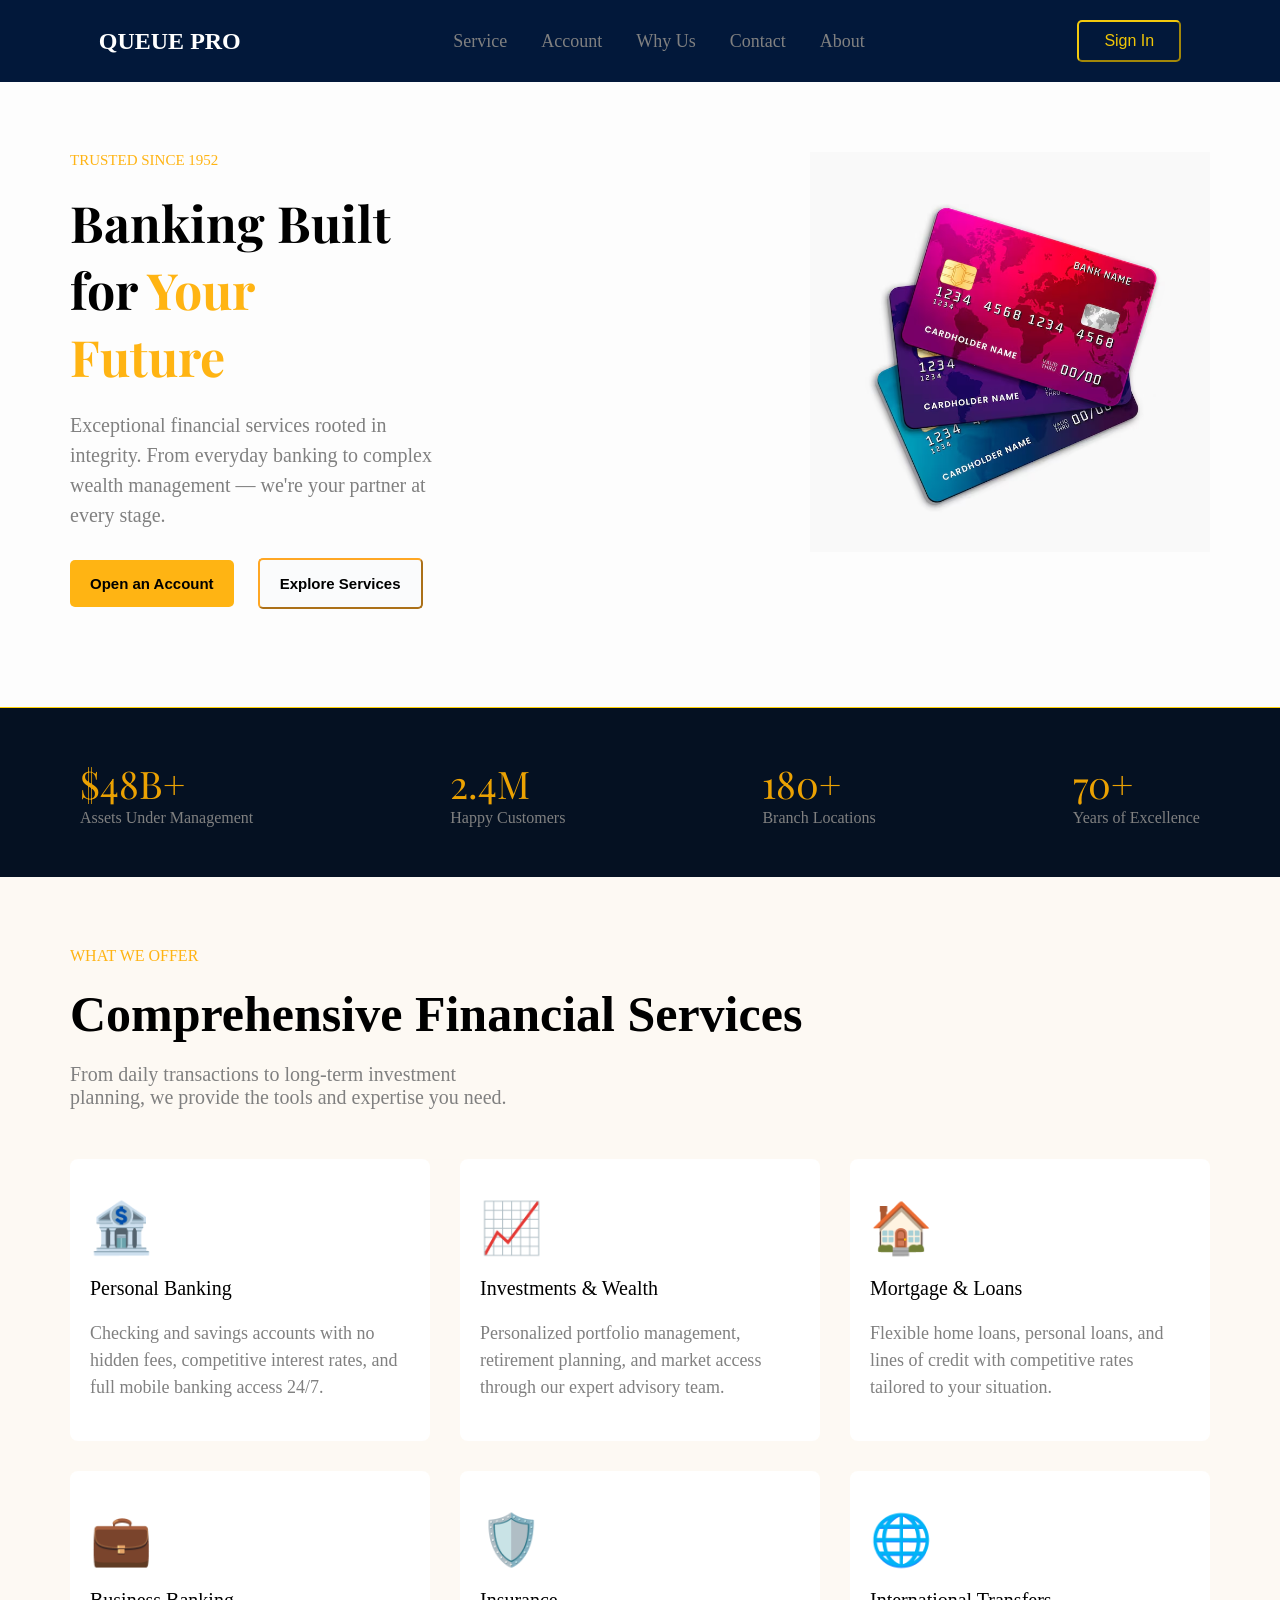
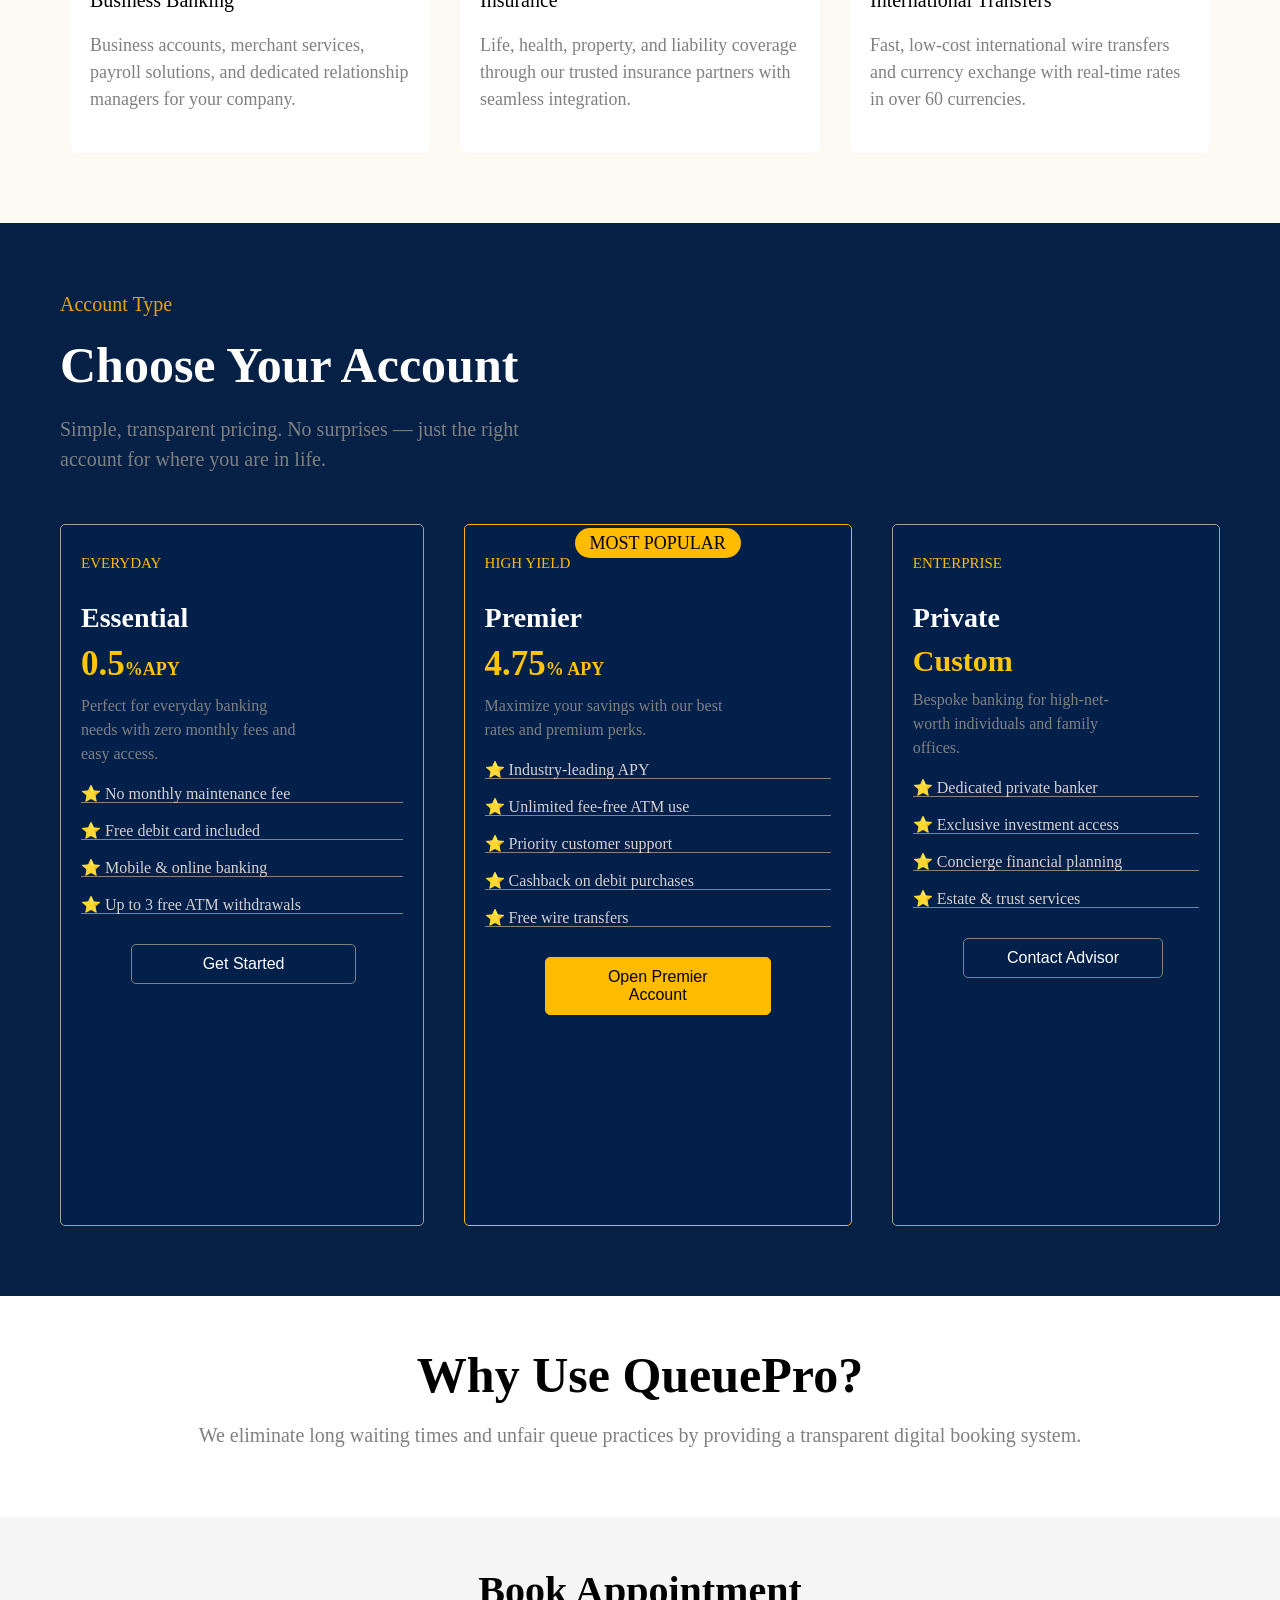
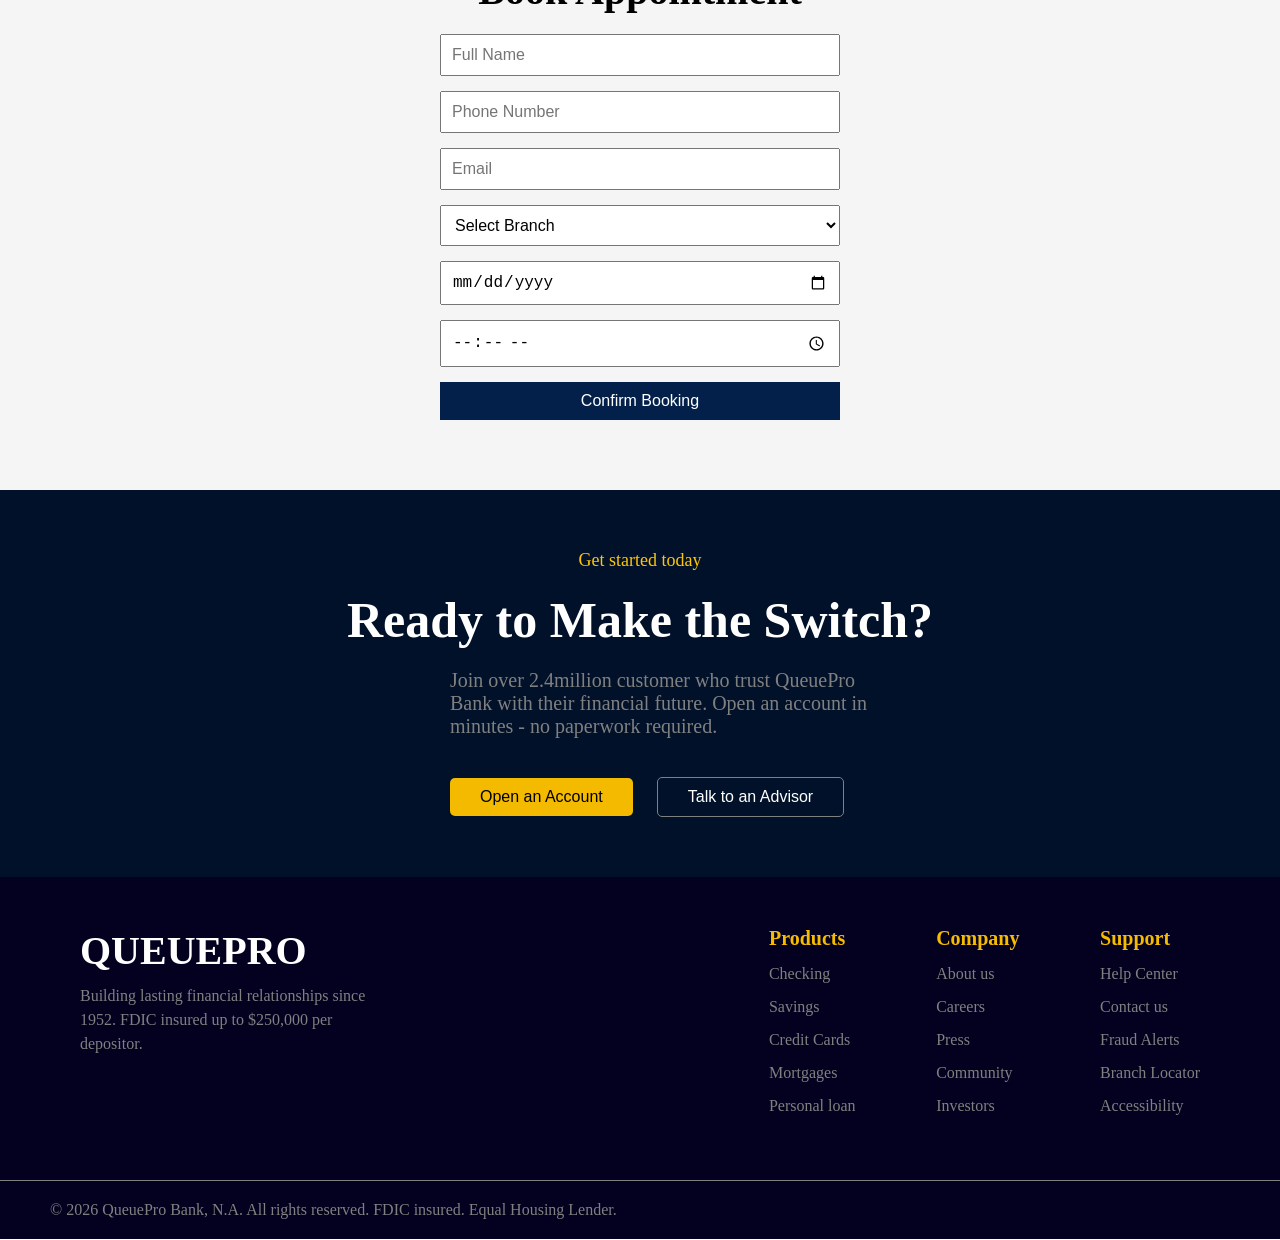
==== index.html @ a196ba6c "first commit" ====
<!DOCTYPE html>
<html lang="en">
<head>
    <meta charset="UTF-8">
    <meta name="viewport" content="width=device-width, initial-scale=1.0">
    <title>Smart Bank Appointment System</title>
    <link rel="stylesheet" href="style.css">
</head>
<body>

    <!-- nav starts here -->
     <nav>
        <h1>QUEUE PRO</h1>
        
        <ul class="nav-links">
            <li><a href="#service">Service</a></li>
            <li><a href="#account">Account</a></li>
            <li><a href="#why Us">Why Us</a></li>
            <li><a href="#contact">Contact</a></li>
            <li><a href="#about">About</a></li>
        </ul>

        <button class="btn">Sign In</button>
     </nav>
     <!-- nav ends here -->


     <!-- section starts here -->
      <section class="hero-section" id="about">
        <div class="container">
            <div class="smally">Trusted Since 1952</div>
            <h2>Banking Built for <span>Your Future</span></h2>
            <p>Exceptional financial services rooted in integrity. From everyday banking to complex wealth management — we're your partner at every stage.</p>

            <div>
                <button class="btn2">Open an Account</button>
                <button class="btn3">Explore Services</button>
            </div>
        </div>

        <img src="images/Atm card png.avif" alt="">
         <div></div>
    
      </section>
      <!-- section ends here -->


      <!-- main starts here -->
       <main class="group">
    <div class="carrier">
        <div class="main-container">
            <div class="dollar">$48B+</div>
            <p>Assets Under Management</p>
        </div>

        <div class="main-container">
            <div class="dollar">2.4M</div>
            <p>Happy Customers</p>
        </div>

        <div class="main-container">
            <div class="dollar">180+</div>
            <p>Branch Locations</p>
        </div>

        <div class="main-container">
            <div class="dollar">70+</div>
            <p>Years of Excellence</p>
        </div>

    </div>
       </main>
       <!-- main ends here -->


       <figure class="figo" id="service">
        <div class="offer">What We Offer</div>
        <h2>Comprehensive Financial Services</h2>
        <p class="para">From daily transactions to long-term investment planning, we provide the tools and expertise you need.</p>

        <div class="properties">
            <div class="item">
                <div class="icons">🏦</div>
                <h3>Personal Banking</h3>
                <p>Checking and savings accounts with no hidden fees, competitive interest rates, and full mobile banking access 24/7.</p>
            </div>

            <div class="item">
                <div class="icons">📈</div>
                <h3>Investments & Wealth</h3>
                <p>Personalized portfolio management, retirement planning, and market access through our expert advisory team.</p>
            </div>

            <div class="item">
                <div class="icons">🏠</div>
                <h3>Mortgage & Loans</h3>
                <p>Flexible home loans, personal loans, and lines of credit with competitive rates tailored to your situation.</p>
            </div>

            <div class="item">
                <div class="icons">💼</div>
                <h3>Business Banking</h3>
                <p>Business accounts, merchant services, payroll solutions, and dedicated relationship managers for your company.</p>
            </div>

            <div class="item">
                <div class="icons">🛡️</div>
                <h3>Insurance</h3>
                <p>Life, health, property, and liability coverage through our trusted insurance partners with seamless integration.</p>
            </div>

            <div class="item">
                <div class="icons">🌐</div>
                <h3>International Transfers</h3>
                <p>Fast, low-cost international wire transfers and currency exchange with real-time rates in over 60 currencies.</p>
            </div>
        </div>

       </figure>
       <!-- figure ends here -->


       <!-- section starts here -->
        <figcaption id="account">
            <div class="acl">Account Type</div>
            <h3>Choose Your Account</h3>
            <p class="tag">Simple, transparent pricing. No surprises — just the right account for where you are in life.</p>

            <div class="badge">
                <div class="plug">
                    <div class="label">Everyday</div>
                    <h4>Essential</h4>
                    <h5>0.5<span>%APY</span></h5>
                    <P>Perfect for everyday banking needs with zero monthly fees and easy access.</P>
                    <div class="star">⭐ No monthly maintenance fee</div>
                    <div class="star">⭐ Free debit card included</div>
                    <div class="star">⭐ Mobile & online banking</div>
                    <div class="star">⭐ Up to 3 free ATM withdrawals</div>
                    <button class="btn8">Get Started</button>
                </div>

                <div class="middle">
                    <div class="label">High Yield</div>
                    <h4>Premier</h4>
                    <h5>4.75<span>% APY</span></h5>
                    <p>Maximize your savings with our best rates and premium perks.</p>
                    <div class="star">⭐ Industry-leading APY</div>
                    <div class="star">⭐ Unlimited fee-free ATM use</div>
                    <div class="star">⭐ Priority customer support</div>
                    <div class="star">⭐ Cashback on debit purchases</div>
                    <div class="star">⭐ Free wire transfers</div>
                    <button class="btn1">Open Premier Account</button>
                    <span class="top-span">Most Popular</span>
                </div>

                <div class="plug">
                    <div class="label">Enterprise</div>
                    <h4>Private</h4>
                    <h2>Custom</h2>
                    <p>Bespoke banking for high-net-worth individuals and family offices.</p>
                    <div class="star">⭐ Dedicated private banker</div>
                    <div class="star">⭐ Exclusive investment access</div>
                    <div class="star">⭐ Concierge financial planning</div>
                    <div class="star">⭐ Estate & trust services</div>
                    <button class="btn8">Contact Advisor</button>
                </div>
            </div>
        </figcaption>
        <!-- figcaption ends here -->


        <!-- ABOUT -->
  <section class="about" id="Why Us">
    <h2>Why Use QueuePro?</h2>
    <p>We eliminate long waiting times and unfair queue practices by providing a transparent digital booking system.</p>
  </section>
  <!-- section ends here -->

  
  <!-- BOOK SECTION -->
  <main id="book" class="book">
    <h2>Book Appointment</h2>

    <form id="appointmentForm">

      <input type="text" id="fullname" placeholder="Full Name" required>
      <input type="tel" id="phone" placeholder="Phone Number" required>
      <input type="email" id="email" placeholder="Email" required>

      <select id="branch" required>
        <option value="">Select Branch</option>
        <option value="Lagos Main">Lagos Main</option>
        <option value="Ikeja">Ikeja</option>
        <option value="Lekki">Lekki</option>
      </select>

      <input type="date" id="date" required>
      <input type="time" id="time" required>

      <button type="submit" class="btn9">Confirm Booking</button>

    </form>

    <div id="confirmation"></div>
  </main>
<!-- main book ends here -->


<!-- figure starts here -->
 <figure class="classy" id="contact">
    <div class="divison">Get started today</div>
    <h1>Ready to Make the Switch?</h1>
    <p>Join over 2.4million customer who trust QueuePro Bank with their financial future. Open an account in minutes - no paperwork required.</p>
    
    <div>
        <button class="cold">Open an Account</button>
        <button class="slip">Talk to an Advisor</button>
    </div>
 </figure>
<!-- figure ends here -->


<!-- footer starts here -->
 <footer>
    <div class="footer-card">
        <div class="footer">
            <h1>QueuePro</h1>
            <p>Building lasting financial relationships since 1952. FDIC insured up to $250,000 per depositor.</p>
        </div>

        <div class="footer">
            <h3>Products</h3>
            <li><a href="">Checking</a></li>
            <li><a href="">Savings</a></li>
            <li><a href="">Credit Cards</a></li>
            <li><a href="">Mortgages</a></li>
            <li><a href="">Personal loan</a></li>
        </div>

        <div class="footer">
            <h3>Company</h3>
            <li><a href="">About us</a></li>
            <li><a href="">Careers</a></li>
            <li><a href="">Press</a></li>
            <li><a href="">Community</a></li>
            <li><a href="">Investors</a></li>
        </div>

        <div class="footer">
            <h3>Support</h3>
            <li><a href="">Help Center</a></li>
            <li><a href="">Contact us</a></li>
            <li><a href="">Fraud Alerts</a></li>
            <li><a href="">Branch Locator</a></li>
            <li><a href="">Accessibility</a></li>
        </div>
    </div>

    <div class="copy">
        <p>&copy; 2026 QueuePro Bank, N.A. All rights reserved. FDIC insured. Equal Housing Lender.</p>
    </div>

 </footer>
    




    <script src="script.js"></script>
</body>
</html>
---- style.css ----
@import url('https://fonts.googleapis.com/css2?family=Playfair+Display:ital,wght@0,400..900;1,400..900&display=swap');

*{
    margin: 0;
    padding: 0;
    box-sizing: border-box;
}

nav h1{
    color: white;
}

.nav-links li{
    list-style: none;
    font-size: 18px;
    display: inline;
    margin: 0 15px;
}

.nav-links a {
    text-decoration: none;
    color: grey;
}

.nav-links a:hover{
    color: black;
    padding: 10px;
    border-radius: 20px;
    background-color: white;
}

.btn{
    font-size: 900;
    padding: 10px 25px;
    background-color: rgb(2, 24, 58);
    border-color: rgba(255, 210, 12, 0.952);
    border-radius: 5px;
    color: rgba(253, 207, 4, 0.952);

}

.btn:hover{
    background-color: rgba(253, 207, 4, 0.952);
    color: black;
}

nav{
    display: flex;
    background-color: rgb(2, 24, 58);
    justify-content: space-around;
    align-items: center;
    padding: 20px 0;
}
/* nav ends here */

.hero-section{
    display: flex;
    justify-content: space-around;
    padding: 70px;
    background-color: rgb(253, 253, 253);
}

.hero-section img{
    height: 400px;
    width: 400px;
}

.smally{
    font-size: 15px;
    color: rgba(255, 174, 0, 0.925);
    text-transform: uppercase;
}

.container h2{
    font-size: 50px;
    padding: 20px 0;
    width: 45%;
    font-family: "Playfair Display", serif;

}

.container span{
    color: rgba(255, 174, 0, 0.925);
}

.container p{
    font-size: 20px;
    color: grey;
    width: 50%;
    line-height: 1.5;
}

.btn2{
    padding: 15px 20px ;
    background-color:rgba(255, 174, 0, 0.925);
    border: none;
    border-radius: 5px;
    margin: 30px 0;
    font-size: 15px;
    font-weight: bold;
}

.btn2:hover{
     transform: translateY(-5px);
     box-shadow: 0 5px 15px rgb(255, 195, 31);
}

.btn3{
    padding: 15px 20px;
    color: black;
    margin: 0 20px;
    background-color: rgb(250, 251, 252);
    border-color:rgb(255, 167, 36);
    border-radius: 5px;
    font-size: 15px;
    font-weight: bold;
}

.btn3:hover{
    border-color: rgb(2, 24, 58);
    color: rgb(2, 24, 58);
}
/* hero-section ends here */

.group{
    background-color: rgb(5, 17, 34);

}

.carrier{
    display: flex;
    justify-content: space-between;
    color: white;
    padding: 50px 80px;
    border-top: 1.5px solid rgb(255, 209, 3);
}

.dollar{
    color: rgba(255, 174, 0, 0.925);
    font-size: 38px;
    font-family: "Playfair Display", serif;
}

.main-container p{
    color: grey;
}
/* main ends here */

.figo{
    padding: 70px;
    background-color: rgb(253, 249, 243);
}

.offer{
    color: rgba(255, 174, 0, 0.925);
    text-transform: uppercase;
}

.figo h2{
    font-size: 50px;
    padding: 20px 0;
}

.para{
    font-size: 20px;
    color: grey;
    width: 40%;
}

.properties{
    display: grid;
    grid-template-columns: 1fr 1fr 1fr;
    gap: 30px;
    padding-top: 50px;
}

.item{
    background-color: rgb(255, 255, 255);
    padding: 40px 20px;
    border-radius: 8px;
}

.item:hover{
    transform: translateY(-5px);
    box-shadow: 0 5px 15px rgb(255, 255, 255);
    border-top: 1px solid rgb(255, 191, 14);
}

.icons{
    font-size: 50px;
}

.item h3{
    font-size: 20px;
    font-weight: lighter;
    padding: 20px 0;
}

.item p{
    color: grey;
    font-size: 18px;
    line-height: 1.5;
}
/* figure ends here */

figcaption{
    background-color: rgb(6, 32, 70);
    padding: 70px 60px;
}

.acl{
    color: rgba(255, 174, 0, 0.925);
    font-size: 20px;
}

figcaption h3{
    font-size: 50px;
    color: white;
    padding: 20px 0;
}

.tag{
    font-size: 20px;
    color: grey;
    width: 40%;
    line-height: 1.5;
}

.badge{
    display: flex;
    gap: 40px;
    padding-top: 50px;
}

.plug{
    background-color: rgb(3, 32, 75);
    padding: 0 20px;
    border-radius: 5px;
    border: 1px solid rgb(160, 158, 158);
    height: 78vh;
}

.plug:hover{
     transform: translateY(-5px);
     border: 1px solid  rgb(255, 187, 0);
}

.middle{
    background-color: rgb(3, 32, 75);
    padding: 0 20px;
    border-radius: 5px;
    border: 1px solid rgb(255, 177, 9);
    height: 78vh;
}

.middle:hover{
    transform: translateY(-5px);
     /* border: 1px solid  rgb(255, 187, 0); */
}

.middle h4{
     color: white;
    font-size: 28px;
}

.middle h5{
    font-size: 35px;
    color: rgb(255, 197, 8);
    padding: 10px 0;
}

.middle span{
     font-size: 18px;
}

.middle p{
    color: grey;
    width: 70%;
    line-height: 1.5;
}

.top-span{
    position: relative;
    top: -32rem;
    right: -90px;
    background-color: rgb(255, 187, 0);
    padding: 5px 15px;
    border-radius: 20px;
    text-transform: uppercase;
}

.label{
    color: rgb(255, 187, 0);
    padding: 30px 0;
    font-size: 15px;
    text-transform: uppercase;
}

.plug h4{
    color: white;
    font-size: 28px;
}

.plug h5{
    font-size: 35px;
    color: rgb(255, 197, 8);
    padding: 10px 0;
}

.plug span{
    font-size: 18px;
}

.plug h2{
    color: rgb(255, 197, 8);
    font-size: 30px;
    padding: 10px 0;
}

.plug p{
    color: grey;
    width: 70%;
    line-height: 1.5;
}

.star{
    color: rgb(214, 208, 208);
    line-height: 1;
    padding-top: 20px;
    border-bottom: 0.3px solid rgb(131, 129, 129);
}

.btn8{
    background-color: rgb(3, 32, 75);
    color: white;
    padding: 10px 20px;
    width: 70%;
    margin: 30px 50px;
    border: 1px solid grey;
    border-radius: 5px;
}

.btn8:hover{
    transform: translateY(-5px);
    border: 1px solid  rgb(255, 187, 0);
    
}

.btn1{
    background-color:  rgb(255, 187, 0);
    padding: 10px 35px;
    margin: 30px 60px;
    border: 1px solid  rgb(255, 187, 0);
    color: black;
    border-radius: 5px;
    font-size: 400;
}

.btn1:hover{
    transform: translateY(-5px);
    box-shadow: 0 5px 15px rgb(199, 197, 197);

}
/* figcaption ends here */


.about {
  padding: 50px;
  text-align: center;
}

.about h2{
    font-size: 50px;
}

.about p{
    font-size: 20px;
    color: grey;
    padding: 20px 0;
}
/* section ends here */

.book {
  padding: 50px;
  background: whitesmoke;
  text-align: center;
}

.book h2{
    font-size: 40px;
}


form {
  max-width: 400px;
  margin: 20px auto;
  display: flex;
  flex-direction: column;
  gap: 15px;
}

input, select, button {
  padding: 10px;
  font-size: 16px;
}

.btn9{
  background: rgb(3, 32, 75);
  color: white;
  border: none;
  cursor: pointer;
}

#confirmation {
  margin-top: 20px;
  font-weight: bold;
}
/* main book ends here */

.classy{
    background-color:  rgb(1, 17, 41);
    /* text-align: center; */
    padding: 60px 0;
}

.divison{
    color:  rgb(255, 197, 8);
    font-size: 18px;
    text-align: center;

}

.classy h1{
    font-size: 50px;
    color: white;
    padding: 20px 0;
    text-align: center;
}

.classy p{
    font-size: 20px;
    color: grey;
    padding-left: 450px;
    /* text-align: center; */
    width: 70%;
}

.cold{
    padding: 10px 30px;
    margin-left: 450px;
    margin-top: 40px;
    background-color:  rgb(243, 186, 0);
    border-radius: 5px;
    border: none;
}

.slip{
    padding: 10px 30px;
    margin: 0 20px;
    background-color: rgb(1, 17, 41);
    color: white;
    border: 1px solid grey;
    border-radius: 5px;
}
/* figure ends here */

footer{
    background-color: rgb(3, 1, 31);
    padding-top: 50px;
}

.footer-card{
    display: flex;
    justify-content: space-between;
    padding: 0 80px;
}

.footer h1{
    color: white;
    font-size: 40px;
    text-transform: uppercase;
    
}

.footer p{
    color: grey;
    width: 50%;
    padding: 10px 0;
    line-height: 1.5;

}

.footer h3{
    color: rgb(245, 188, 0);
    font-size: 20px;
}

.footer li{
    list-style: none;
    margin: 15px 0;
}

.footer a{
    text-decoration: none;
    color: grey;
    line-height: 1;
}

.copy p{
    color: grey;
    margin-top: 50px;
    border-top: 1px solid grey;
    padding: 20px 50px;
}







/* media query starts here */
@media screen and (max-width:768px){
    .nav-links li{
        display: none;
    }

    .hero-section{
        flex-direction: column;
        /* text-align: center; */
        padding: 20px;
    }

    .hero-section img{
        width: 380px;
        height: 380px;
    }

    .container h2{
        width: 100%;
        font-size: 50px;
        padding: 10px 0;
        
    }

    .container p{
        width: 100%;
    }

    .btn3{
        margin: 0 10px;
    }

    .carrier{
        flex-direction: column;
        text-align: center;
        gap: 40px;
    }

    .figo{
        padding: 50px 30px;
    }

    .figo h2{
        font-size: 40px;
    }

    .para{
        width: 100%;
    }

    .properties{
        grid-template-columns: 1fr;
    }

    figcaption h3{
    font-size: 45px;
    color: white;
    padding: 20px 0;
   }


    .tag{
        font-size: 20px;
        color: grey;
        width: 100%;
    }

    .badge{
        flex-direction: column;
    }

    .plug{
        height: 65vh;
    }

    .plug p{
        width: 100%;
    }

    .btn8{
        margin: 30px 30px;
    }

    .middle{
        height: 70vh;
    }

    .middle p{
        width: 100%;
    }

    .top-span{
        position: relative;
        top: -34rem;
        right: -35px;
    }

    .btn1{
        margin: 40px 20px;
    }

    .classy p{
         padding-left: 30px;
         width: 100%;
    }

    .cold{
        margin-left: 100px;
    }

    .slip{
        margin: 20px 100px;
    }

    .footer-card{
        flex-direction: column;
        text-align: center;
    }

    .footer p{
        width: 100%;
    }

    .footer h3{
        padding-top: 20px;
    }

    .copy p{
        padding: 20px;
        text-align: center;
    }




}
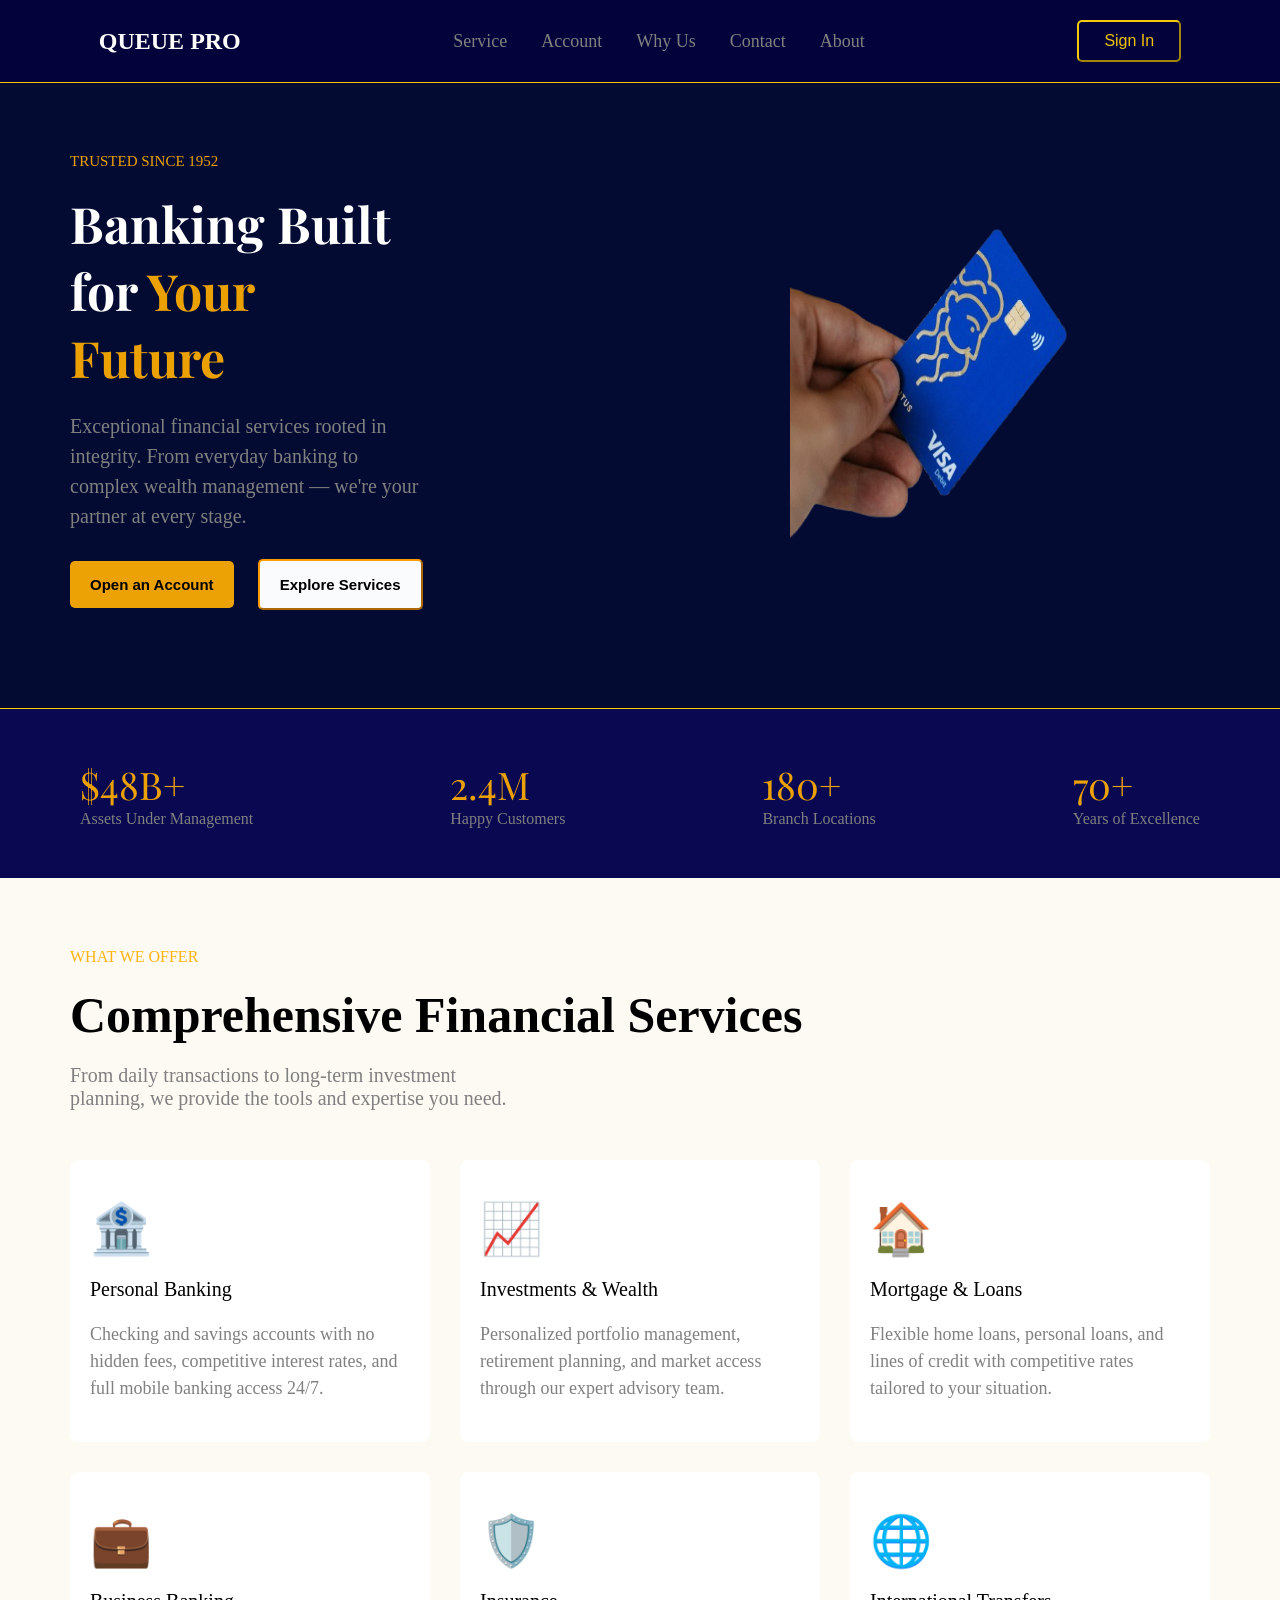
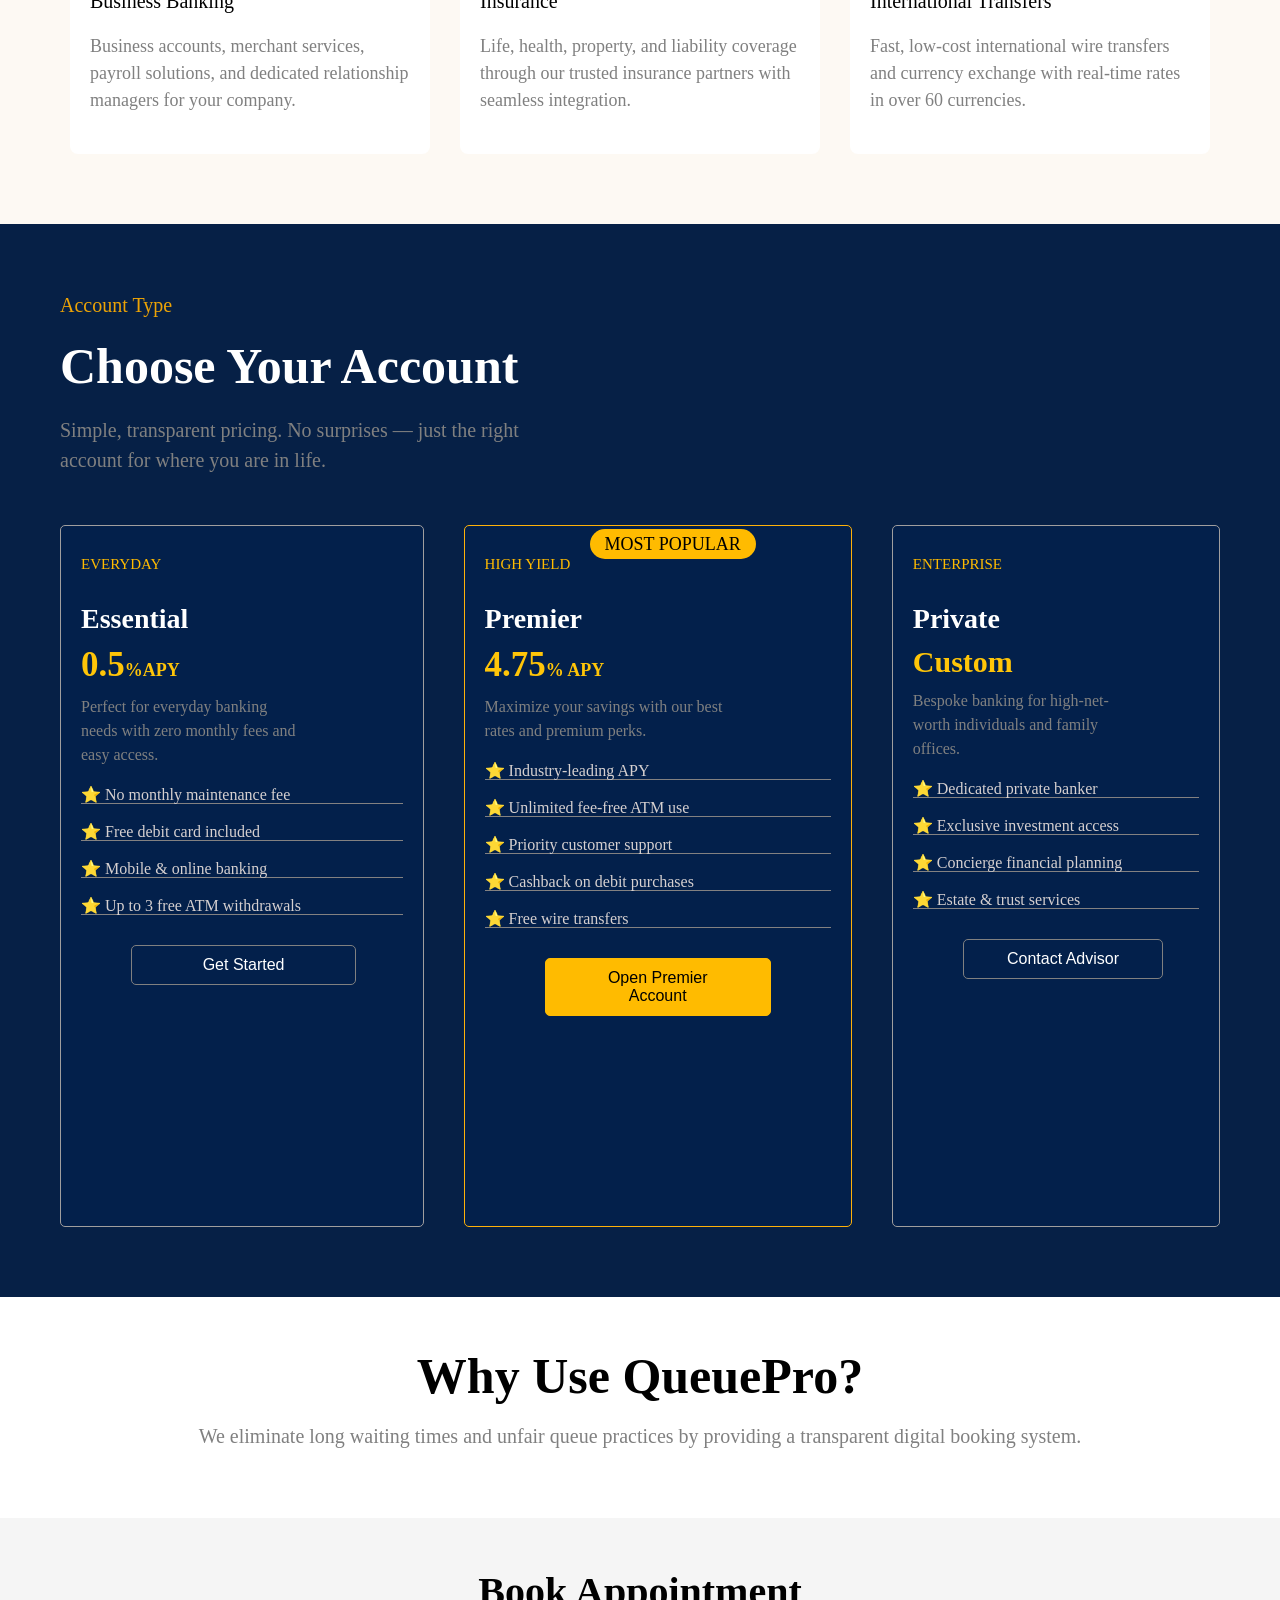
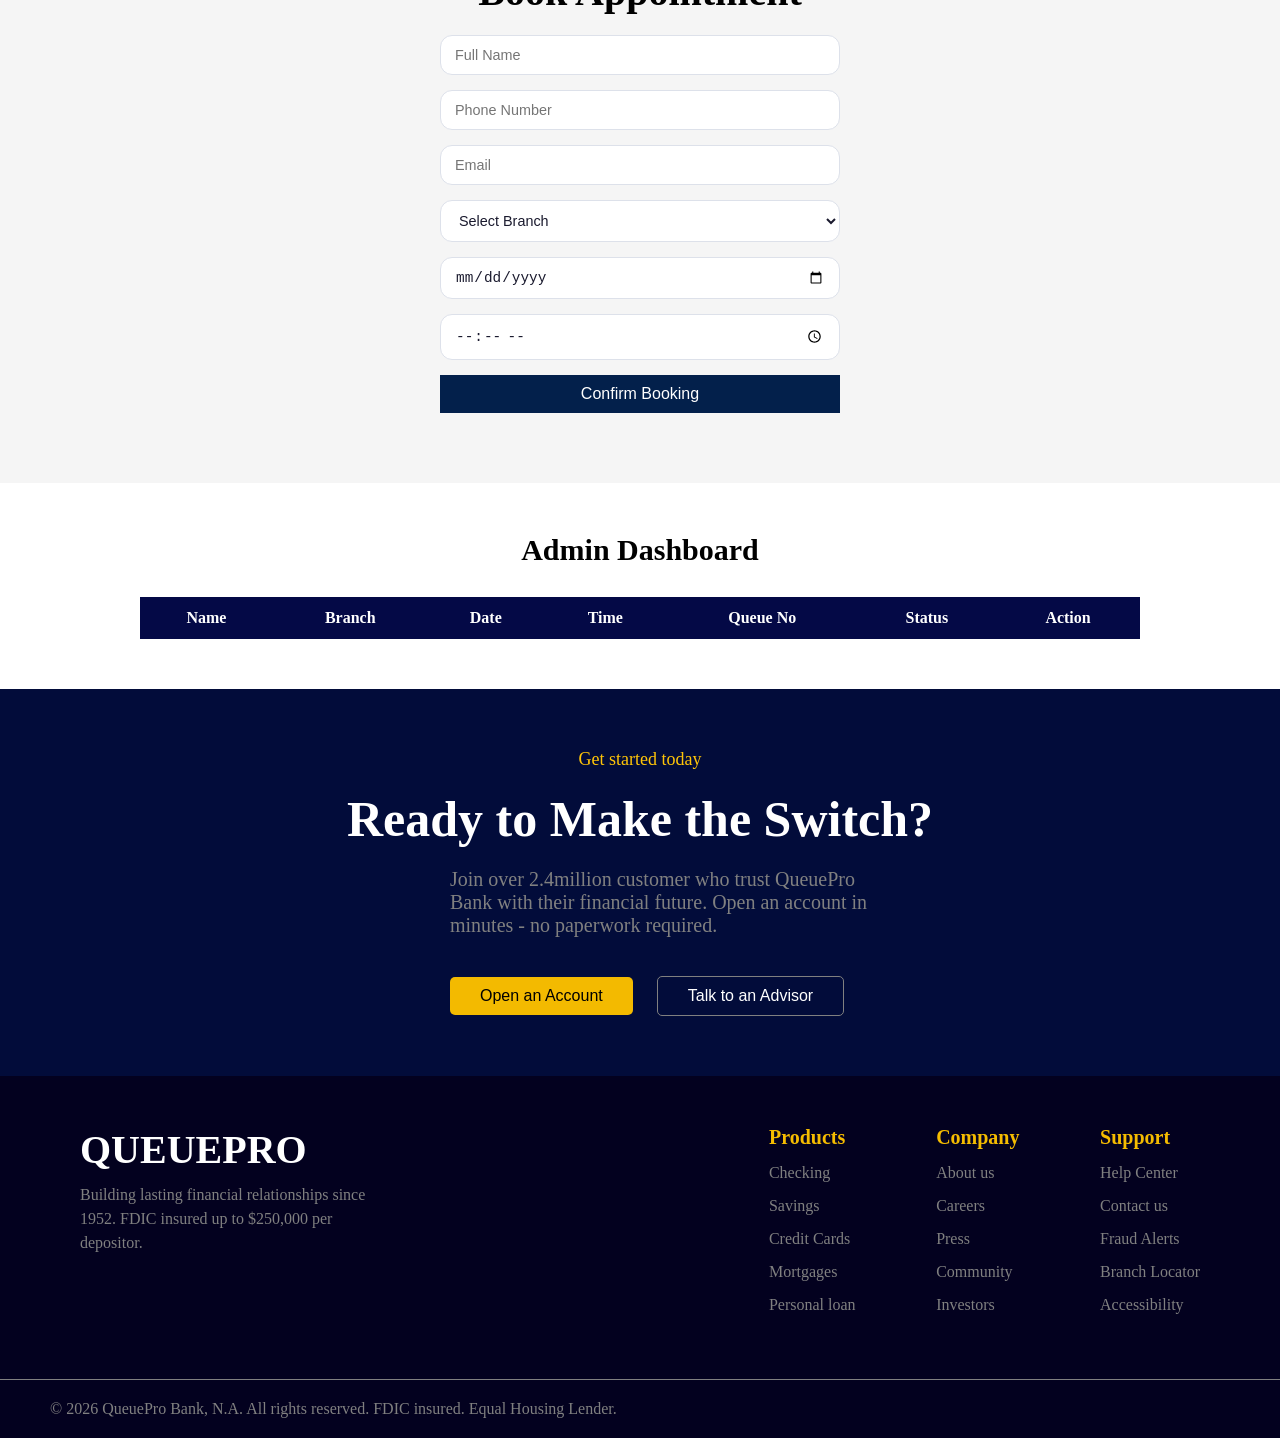
==== commit 4838d4a1: "second commit" ====
--- a/index.html
+++ b/index.html
@@ -12,15 +12,17 @@
      <nav>
         <h1>QUEUE PRO</h1>
         
-        <ul class="nav-links">
+        <ul class="nav-links" id="navLinks">
             <li><a href="#service">Service</a></li>
             <li><a href="#account">Account</a></li>
-            <li><a href="#why Us">Why Us</a></li>
+            <li><a href="#Why Us">Why Us</a></li>
             <li><a href="#contact">Contact</a></li>
             <li><a href="#about">About</a></li>
         </ul>
 
         <button class="btn">Sign In</button>
+
+        <div class="menu-icon" id="hamburger" onclick="toggleMenu()">☰</div>
      </nav>
      <!-- nav ends here -->
 
@@ -38,7 +40,7 @@
             </div>
         </div>
 
-        <img src="images/Atm card png.avif" alt="">
+        <img src="images/cardmapr-nl-0hs_mYB9KRc-unsplash-removebg-preview.png" alt="">
          <div></div>
     
       </section>
@@ -206,6 +208,29 @@
 <!-- main book ends here -->
 
 
+
+<!-- adim dashboard starts here -->
+ <div class="admin">
+  <h2>Admin Dashboard</h2>
+
+  <table>
+    <thead>
+      <tr>
+        <th>Name</th>
+        <th>Branch</th>
+        <th>Date</th>
+        <th>Time</th>
+        <th>Queue No</th>
+        <th>Status</th>
+        <th>Action</th>
+      </tr>
+    </thead>
+    <tbody id="adminTable"></tbody>
+  </table>
+</div>
+<!-- adim dashboard ends here -->
+
+
 <!-- figure starts here -->
  <figure class="classy" id="contact">
     <div class="divison">Get started today</div>
@@ -213,9 +238,86 @@
     <p>Join over 2.4million customer who trust QueuePro Bank with their financial future. Open an account in minutes - no paperwork required.</p>
     
     <div>
-        <button class="cold">Open an Account</button>
+        <button class="btn-open" onclick="openModal()">Open an Account</button>
         <button class="slip">Talk to an Advisor</button>
     </div>
+
+<!-- Modal Overlay -->
+<div class="overlay" id="overlay" onclick="handleOverlayClick(event)">
+  <div class="modal" id="modal">
+    <button class="close-btn" onclick="closeModal()">✕</button>
+
+    <div class="modal-header">
+      <span class="tag">New Application</span>
+      <h2>Open Your Account</h2>
+      <p>Fill in your details below to get started in minutes.</p>
+    </div>
+
+    <div class="form-grid">
+
+      <div class="form-group">
+        <label for="firstName">First Name</label>
+        <input type="text" id="acc-firstName" placeholder="John"/>
+        <span class="error-msg" id="acc-firstNameErr">Please enter your first name.</span>
+      </div>
+
+      <div class="form-group">
+        <label for="lastName">Last Name</label>
+        <input type="text" id="acc-lastName" placeholder="Doe"/>
+        <span class="error-msg" id="acc-lastNameErr">Please enter your last name.</span>
+      </div>
+
+      <div class="form-group full">
+        <label for="email">Email Address</label>
+        <input type="email" id="acc-email" placeholder="john.doe@email.com"/>
+        <span class="error-msg" id="acc-emailErr">Please enter a valid email address.</span>
+      </div>
+
+      <div class="form-group">
+        <label for="phone">Phone Number</label>
+        <input type="tel" id="acc-phone" placeholder="+234 800 000 0000"/>
+        <span class="error-msg" id="acc-phoneErr">Please enter your phone number.</span>
+      </div>
+
+      <div class="form-group">
+        <label for="dob">Date of Birth</label>
+        <input type="date" id="acc-dob"/>
+        <span class="error-msg" id="acc-dobErr">Please enter your date of birth.</span>
+      </div>
+
+      <div class="form-group full">
+        <label for="accountType">Account Type</label>
+        <select id="acc-accountType">
+          <option value="">Select account type</option>
+          <option value="savings">Savings Account</option>
+          <option value="current">Current Account</option>
+          <option value="fixed">Fixed Deposit Account</option>
+        </select>
+        <span class="error-msg" id="acc-accountTypeErr">Please select an account type.</span>
+      </div>
+
+      <div class="form-group full">
+        <label for="address">Residential Address</label>
+        <input type="text" id="acc-address" placeholder="123 Main Street, Lagos"/>
+        <span class="error-msg" id="acc-addressErr">Please enter your address.</span>
+      </div>
+
+      <div class="form-group full">
+        <label for="password">Create Password</label>
+        <input type="password" id="acc-password" placeholder="Min. 8 characters"/>
+        <span class="error-msg" id="acc-passwordErr">Password must be at least 8 characters.</span>
+      </div>
+
+    </div>
+
+    <button class="btn-submit" onclick="submitForm()">Submit Application</button>
+  </div>
+</div>
+
+<!-- Success Toast -->
+<div class="toast" id="toast">🎉 Account application submitted successfully!</div>
+
+    
  </figure>
 <!-- figure ends here -->
 
--- a/style.css
+++ b/style.css
@@ -23,7 +23,7 @@
 }
 
 .nav-links a:hover{
-    color: black;
+    color: red;
     padding: 10px;
     border-radius: 20px;
     background-color: white;
@@ -32,7 +32,7 @@
 .btn{
     font-size: 900;
     padding: 10px 25px;
-    background-color: rgb(2, 24, 58);
+    background-color: rgb(3, 2, 58);
     border-color: rgba(255, 210, 12, 0.952);
     border-radius: 5px;
     color: rgba(253, 207, 4, 0.952);
@@ -44,12 +44,19 @@
     color: black;
 }
 
+.menu-icon{
+    display: none;
+    font-size: 30px;
+    cursor: pointer;
+}
+
 nav{
     display: flex;
-    background-color: rgb(2, 24, 58);
+    background-color: rgb(3, 2, 58);
     justify-content: space-around;
     align-items: center;
     padding: 20px 0;
+    border-bottom: 1px solid rgb(255, 196, 0);
 }
 /* nav ends here */
 
@@ -57,12 +64,12 @@
     display: flex;
     justify-content: space-around;
     padding: 70px;
-    background-color: rgb(253, 253, 253);
+    background-color: rgb(4, 11, 51);
 }
 
 .hero-section img{
     height: 400px;
-    width: 400px;
+    width: 420px;
 }
 
 .smally{
@@ -72,6 +79,7 @@
 }
 
 .container h2{
+    color: white;
     font-size: 50px;
     padding: 20px 0;
     width: 45%;
@@ -110,20 +118,20 @@
     color: black;
     margin: 0 20px;
     background-color: rgb(250, 251, 252);
-    border-color:rgb(255, 167, 36);
+    border-color:rgb(255, 155, 4);
     border-radius: 5px;
     font-size: 15px;
     font-weight: bold;
 }
 
 .btn3:hover{
-    border-color: rgb(2, 24, 58);
+    border-color: rgb(255, 6, 6);
     color: rgb(2, 24, 58);
 }
 /* hero-section ends here */
 
 .group{
-    background-color: rgb(5, 17, 34);
+    background-color: rgb(9, 8, 80);
 
 }
 
@@ -146,6 +154,7 @@
 }
 /* main ends here */
 
+
 .figo{
     padding: 70px;
     background-color: rgb(253, 249, 243);
@@ -282,7 +291,7 @@
 .top-span{
     position: relative;
     top: -32rem;
-    right: -90px;
+    right: -105px;
     background-color: rgb(255, 187, 0);
     padding: 5px 15px;
     border-radius: 20px;
@@ -417,8 +426,63 @@
 }
 /* main book ends here */
 
+.admin {
+  padding: 50px 20px;
+  background: white;
+}
+
+.admin h2 {
+  font-size: 30px;
+  text-align: center;
+  margin-bottom: 30px;
+}
+
+table {
+  border-collapse: collapse;
+  width: 100%;
+  max-width: 1000px;
+  margin: auto;
+  background: white;
+}
+
+thead {
+  background: rgb(4, 9, 70);
+  color: white;
+}
+
+th, td {
+  padding: 12px;
+  text-align: center;
+}
+
+th {
+  font-weight: bold;
+}
+
+tbody tr:nth-child(even) {
+  background: rgb(202, 199, 199);
+}
+
+tbody tr:hover {
+  background: rgb(224, 216, 216);
+}
+
+.admin button {
+  padding: 6px 12px;
+  background: rgb(0, 128, 117);
+  color: white;
+  border: none;
+  cursor: pointer;
+  border-radius: 4px;
+}
+
+.admin button:hover {
+  background: rgb(0, 128, 117);
+}
+/* adim ends here */
+
 .classy{
-    background-color:  rgb(1, 17, 41);
+    background-color:  rgb(2, 12, 58);
     /* text-align: center; */
     padding: 60px 0;
 }
@@ -454,10 +518,232 @@
     border: none;
 }
 
+/* ── Variables ── */
+:root {
+  --navy:    #0d1f3c;
+  --gold:    #c9a84c;
+  --gold-lt: #e8c96e;
+  --white:   #ffffff;
+  --surface: #f5f6fa;
+  --border:  #dde1ea;
+  --error:   #d64040;
+  --success: #2b9e6b;
+  --text:    #1a1a2e;
+  --muted:   #6b7280;
+  --radius:  12px;
+}
+
+/* ── Open Account Button ── */
+.btn-open {
+    margin-left: 450px;
+    padding: 10px 30px;
+    margin-left: 450px;
+    margin-top: 40px;
+    background-color:  rgb(243, 186, 0);
+    border-radius: 5px;
+    border: none;
+    cursor: pointer;
+    /* margin-top: 40px;
+    background: var(--gold);
+    color: var(--navy);
+    border: none;
+    padding: 10px 24px;
+    border-radius: 50px;
+    font-size: .9rem;
+    font-weight: 600; */
+    
+    /* transition: background .2s, transform .15s; */
+}
+.btn-open:hover {
+  background: var(--gold-lt);
+  box-shadow: 0 5px 15px rgb(231, 132, 3);
+  transform: translateY(-1px);
+}
+
+/* ── Overlay ── */
+.overlay {
+  display: none;
+  position: fixed;
+  inset: 0;
+  background: rgba(13, 31, 60, .55);
+  backdrop-filter: blur(4px);
+  z-index: 100;
+  align-items: center;
+  justify-content: center;
+  padding: 20px;
+}
+.overlay.active {
+  display: flex;
+}
+
+/* ── Modal Card ── */
+.modal {
+  background: var(--white);
+  border-radius: 20px;
+  width: 100%;
+  max-width: 500px;
+  max-height: 90vh;
+  overflow-y: auto;
+  padding: 40px 36px 36px;
+  box-shadow: 0 24px 64px rgba(0, 0, 0, .22);
+  position: relative;
+  animation: slideUp .35s cubic-bezier(.22, .68, 0, 1.2) forwards;
+}
+@keyframes slideUp {
+  from { opacity: 0; transform: translateY(30px) scale(.97); }
+  to   { opacity: 1; transform: translateY(0) scale(1); }
+}
+
+/* ── Close Button ── */
+.close-btn {
+  position: absolute;
+  top: 18px;
+  right: 20px;
+  background: var(--surface);
+  border: none;
+  width: 32px;
+  height: 32px;
+  border-radius: 50%;
+  font-size: 1.1rem;
+  cursor: pointer;
+  color: var(--muted);
+  display: flex;
+  align-items: center;
+  justify-content: center;
+  /* transition: background .2s, color .2s; */
+}
+.close-btn:hover {
+  background: #e5e7ef;
+  color: var(--text);
+}
+
+/* ── Modal Header ── */
+.modal-header { margin-bottom: 28px; }
+
+.modal-header .tag {
+  display: inline-block;
+  background: rgba(201, 168, 76, .15);
+  color: var(--gold);
+  font-size: .75rem;
+  font-weight: 600;
+  letter-spacing: 1.2px;
+  text-transform: uppercase;
+  padding: 4px 12px;
+  border-radius: 50px;
+  /* margin-bottom: 10px; */
+}
+.modal-header h2 {
+  font-size: 1.65rem;
+  color: var(--navy);
+}
+.modal-header p {
+  color:black;
+  font-size: 20px;
+  margin-top: 5px;
+}
+
+/* ── Form Grid ── */
+.form-grid {
+  display: grid;
+  grid-template-columns: 1fr 1fr;
+  gap: 16px;
+}
+.form-group {
+  display: flex;
+  flex-direction: column;
+}
+.form-group.full {
+  grid-column: 1 / -1;
+}
+
+/* ── Labels & Inputs ── */
+label {
+  font-size: .8rem;
+  font-weight: 600;
+  color: var(--navy);
+  margin-bottom: 6px;
+  letter-spacing: .3px;
+}
+input, select {
+  border: 1.5px solid var(--border);
+  border-radius: var(--radius);
+  padding: 11px 14px;
+  font-size: .9rem;
+  color: var(--text);
+  background: var(--white);
+  outline: none;
+  transition: border-color .2s, box-shadow .2s;
+}
+input:focus, select:focus {
+  border-color: var(--navy);
+  box-shadow: 0 0 0 3px rgba(13, 31, 60, .1);
+}
+input.error, select.error {
+  border-color: var(--error);
+}
+
+/* ── Error Messages ── */
+.error-msg {
+  color: var(--error);
+  font-size: .75rem;
+  margin-top: 4px;
+  display: none;
+}
+.error-msg.show {
+  display: block;
+}
+
+/* ── Submit Button ── */
+.btn-submit {
+  width: 100%;
+  margin-top: 24px;
+  padding: 14px;
+  background: var(--navy);
+  color: var(--white);
+  border: none;
+  border-radius: var(--radius);
+  font-size: 1rem;
+  font-weight: 600;
+  cursor: pointer;
+  letter-spacing: .4px;
+  transition: 2s, transform .15s;
+}
+.btn-submit:hover {
+  background: #162d52;
+  transform: translateY(-1px);
+}
+
+/* ── Success Toast ── */
+.toast {
+  display: none;
+  position: fixed;
+  bottom: 32px;
+  left: 50%;
+  transform: translateX(-50%);
+  background: var(--success);
+  color: var(--white);
+  padding: 14px 28px;
+  border-radius: 50px;
+  font-weight: 600;
+  font-size: .95rem;
+  box-shadow: 0 8px 24px rgba(43, 158, 107, .35);
+  z-index: 200;
+  white-space: nowrap;
+  animation: fadeIn .3s ease;
+}
+.toast.show {
+  display: block;
+}
+@keyframes fadeIn {
+  from { opacity: 0; bottom: 20px; }
+  to   { opacity: 1; bottom: 32px; }
+}
+
+
 .slip{
     padding: 10px 30px;
     margin: 0 20px;
-    background-color: rgb(1, 17, 41);
+    background-color: rgb(2, 12, 58);
     color: white;
     border: 1px solid grey;
     border-radius: 5px;
@@ -506,6 +792,10 @@
     line-height: 1;
 }
 
+.footer a:hover{
+    color: rgb(255, 187, 0);
+}
+
 .copy p{
     color: grey;
     margin-top: 50px;
@@ -521,8 +811,33 @@
 
 /* media query starts here */
 @media screen and (max-width:768px){
+    .nav-links{
+        position: absolute;
+        background-color: white;
+        top: 70px;
+        right: 0;
+        width: 100%;
+        display: none;
+        flex-direction: column;
+        align-items: center;
+        padding: 20px;
+    }
+    
     .nav-links li{
-        display: none;
+        display: block;
+        margin: 10px 0;
+        font-size: 20px;
+    }
+
+    .nav-links.active{
+        display: flex;
+    }
+
+    .menu-icon{
+        color: white;
+        display: block;
+        font-size: 30px;
+
     }
 
     .hero-section{
@@ -532,8 +847,8 @@
     }
 
     .hero-section img{
-        width: 380px;
-        height: 380px;
+        width: 450px;
+        height: 400px;
     }
 
     .container h2{
@@ -612,12 +927,26 @@
 
     .top-span{
         position: relative;
-        top: -34rem;
-        right: -35px;
+        top: -33.5rem;
+        right: -70px;
     }
 
     .btn1{
-        margin: 40px 20px;
+        margin: 40px 30px;
+    }
+
+    .admin{
+        padding: 50px 5px;
+    }
+
+    table {
+     margin: 0;
+     max-width: 100px;
+     width: 40%;
+    }
+
+    .admin button {
+        padding: 6px 10px;
     }
 
     .classy p{
@@ -625,12 +954,12 @@
          width: 100%;
     }
 
-    .cold{
-        margin-left: 100px;
+    .btn-open{
+        margin-left: 120px;
     }
 
     .slip{
-        margin: 20px 100px;
+        margin: 20px 120px;
     }
 
     .footer-card{
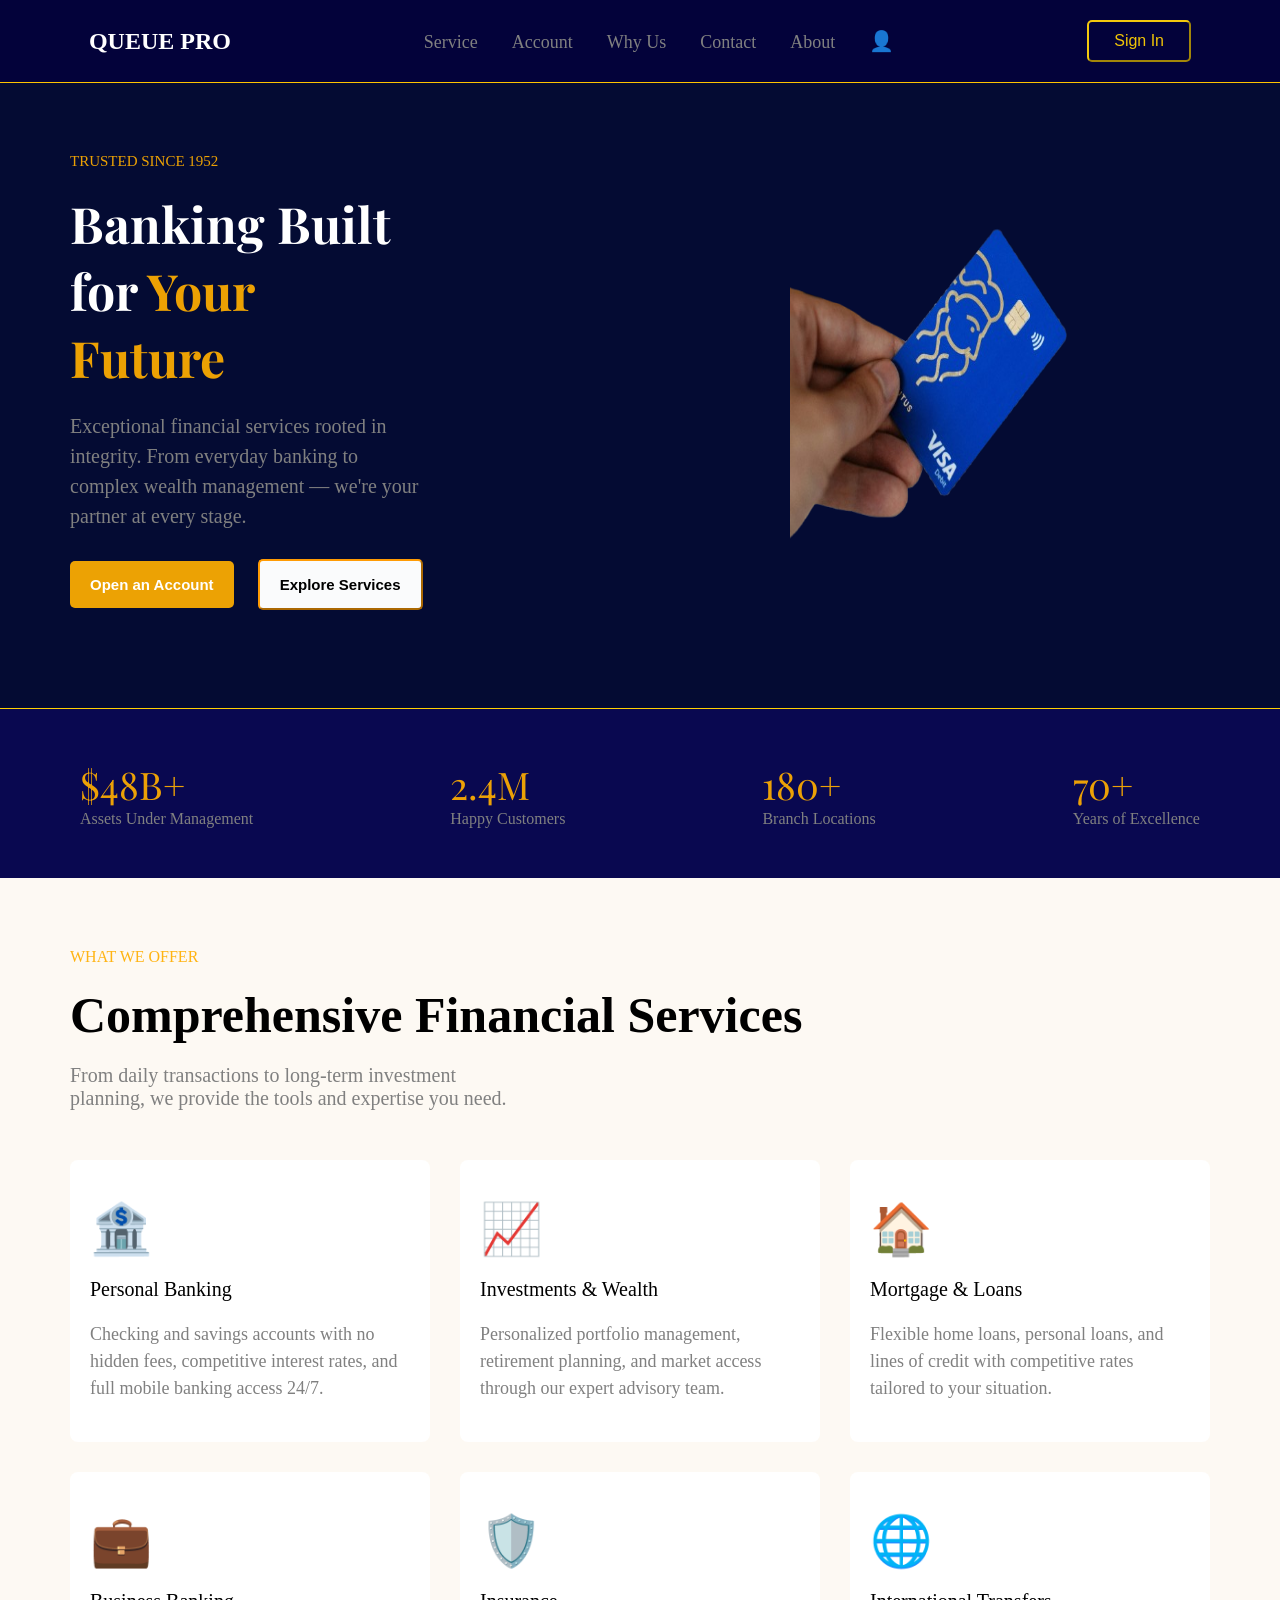
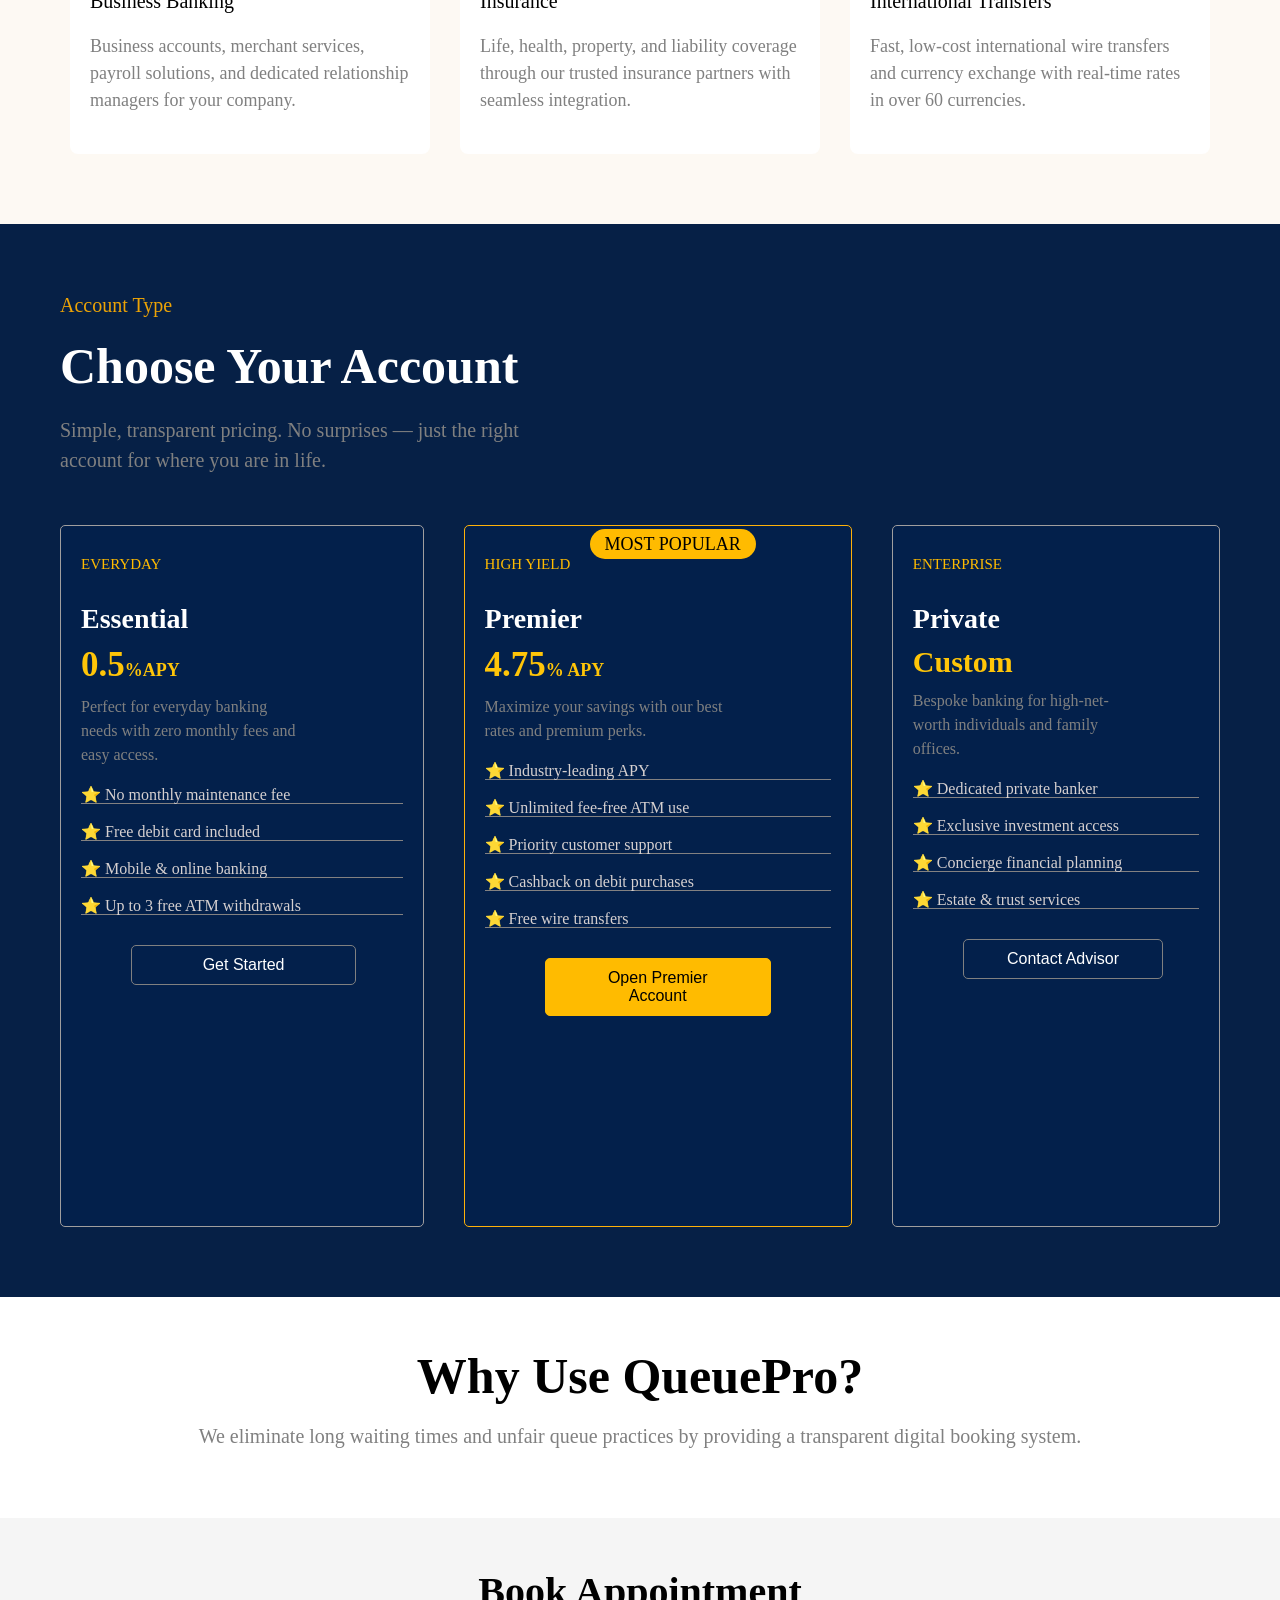
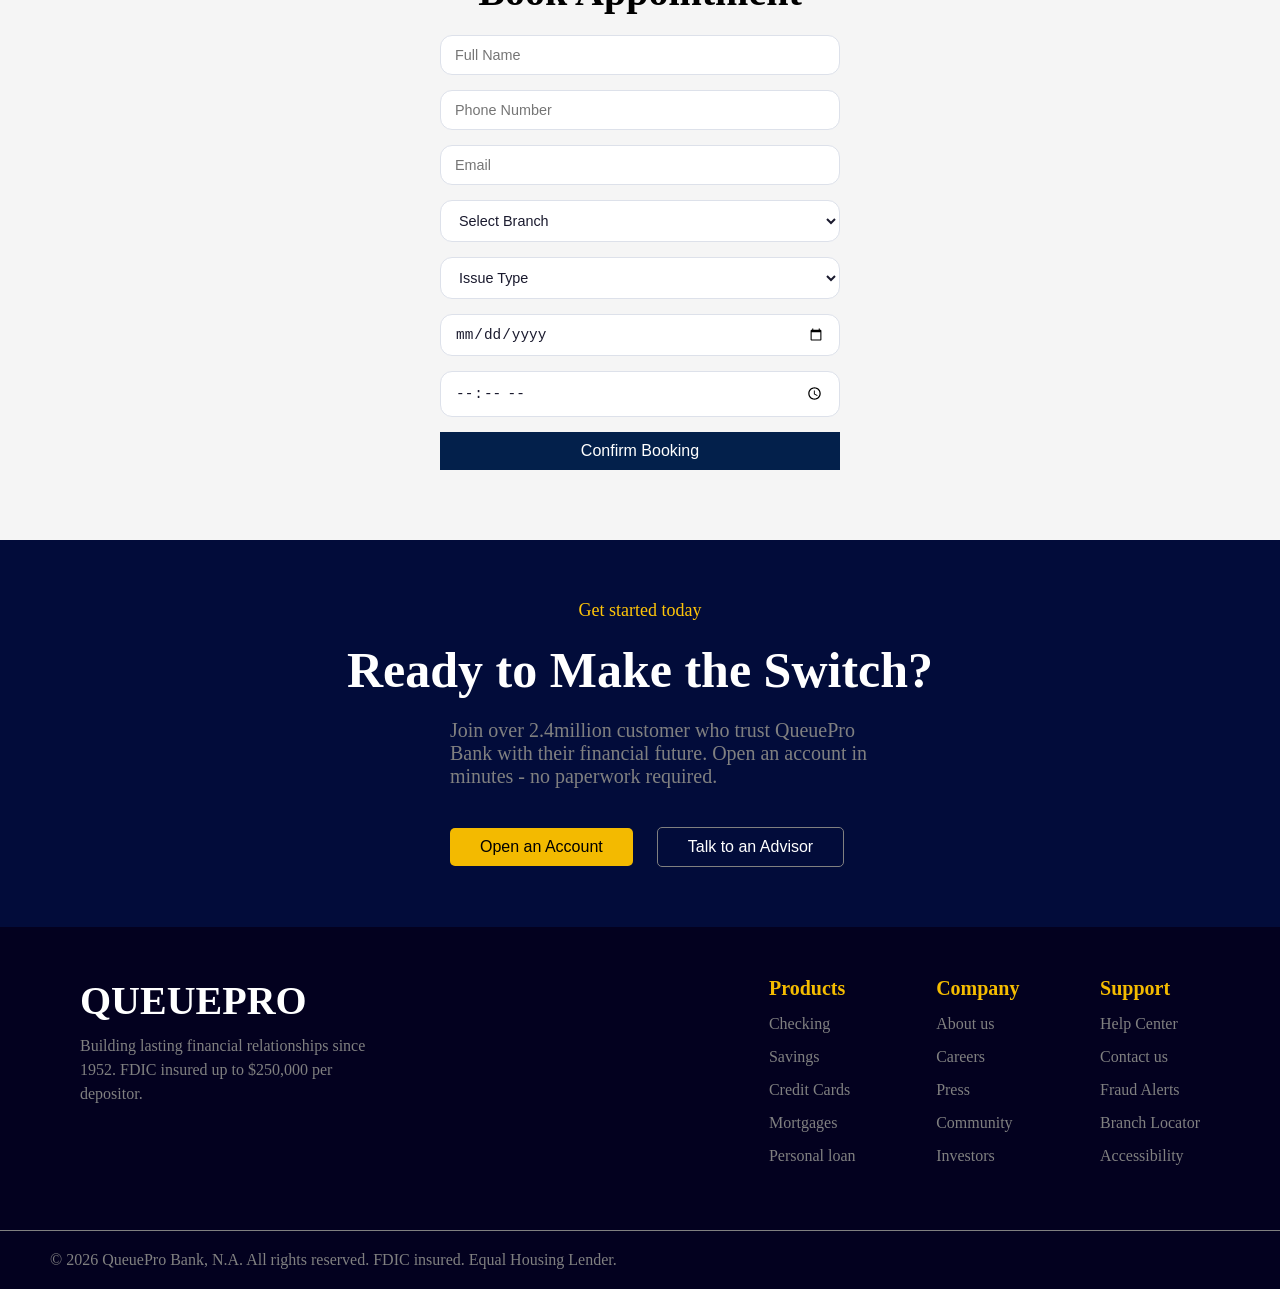
==== commit e6340b9d: "fourth commit" ====
--- a/index.html
+++ b/index.html
@@ -3,7 +3,7 @@
 <head>
     <meta charset="UTF-8">
     <meta name="viewport" content="width=device-width, initial-scale=1.0">
-    <title>Smart Bank Appointment System</title>
+    <title>Smart Queue Management System</title>
     <link rel="stylesheet" href="style.css">
 </head>
 <body>
@@ -18,9 +18,10 @@
             <li><a href="#Why Us">Why Us</a></li>
             <li><a href="#contact">Contact</a></li>
             <li><a href="#about">About</a></li>
+            <li><a href="Admin.html"> <span class="admin-icon">👤</span></a></li>
         </ul>
 
-        <button class="btn">Sign In</button>
+        <button class="btn"><a href="Signin.html">Sign In</button></a>
 
         <div class="menu-icon" id="hamburger" onclick="toggleMenu()">☰</div>
      </nav>
@@ -35,7 +36,7 @@
             <p>Exceptional financial services rooted in integrity. From everyday banking to complex wealth management — we're your partner at every stage.</p>
 
             <div>
-                <button class="btn2">Open an Account</button>
+                <button class="btn2" onclick="openModal()">Open an Account</button>
                 <button class="btn3">Explore Services</button>
             </div>
         </div>
@@ -196,6 +197,13 @@
         <option value="Lekki">Lekki</option>
       </select>
 
+      <select id="issue" required>
+        <option value="">Issue Type</option>
+        <option value="Account Help">Account Help</option>
+        <option value="Withdrawal Issue">Withdrawal Issue</option>
+        <option value="Card Replacement">Card Replacement</option>
+      </select>
+
       <input type="date" id="date" required>
       <input type="time" id="time" required>
 
@@ -206,29 +214,6 @@
     <div id="confirmation"></div>
   </main>
 <!-- main book ends here -->
-
-
-
-<!-- adim dashboard starts here -->
- <div class="admin">
-  <h2>Admin Dashboard</h2>
-
-  <table>
-    <thead>
-      <tr>
-        <th>Name</th>
-        <th>Branch</th>
-        <th>Date</th>
-        <th>Time</th>
-        <th>Queue No</th>
-        <th>Status</th>
-        <th>Action</th>
-      </tr>
-    </thead>
-    <tbody id="adminTable"></tbody>
-  </table>
-</div>
-<!-- adim dashboard ends here -->
 
 
 <!-- figure starts here -->
--- a/style.css
+++ b/style.css
@@ -27,6 +27,10 @@
     padding: 10px;
     border-radius: 20px;
     background-color: white;
+}
+
+.admin-icon{
+    font-size: 20px;
 }
 
 .btn{
@@ -43,6 +47,13 @@
     background-color: rgba(253, 207, 4, 0.952);
     color: black;
 }
+.btn a{
+    text-decoration: none;
+    color: rgba(253, 207, 4, 0.952);
+}
+.btn a:hover{
+    color: black;
+}
 
 .menu-icon{
     display: none;
@@ -99,6 +110,7 @@
 }
 
 .btn2{
+    color: white;
     padding: 15px 20px ;
     background-color:rgba(255, 174, 0, 0.925);
     border: none;
@@ -426,60 +438,6 @@
 }
 /* main book ends here */
 
-.admin {
-  padding: 50px 20px;
-  background: white;
-}
-
-.admin h2 {
-  font-size: 30px;
-  text-align: center;
-  margin-bottom: 30px;
-}
-
-table {
-  border-collapse: collapse;
-  width: 100%;
-  max-width: 1000px;
-  margin: auto;
-  background: white;
-}
-
-thead {
-  background: rgb(4, 9, 70);
-  color: white;
-}
-
-th, td {
-  padding: 12px;
-  text-align: center;
-}
-
-th {
-  font-weight: bold;
-}
-
-tbody tr:nth-child(even) {
-  background: rgb(202, 199, 199);
-}
-
-tbody tr:hover {
-  background: rgb(224, 216, 216);
-}
-
-.admin button {
-  padding: 6px 12px;
-  background: rgb(0, 128, 117);
-  color: white;
-  border: none;
-  cursor: pointer;
-  border-radius: 4px;
-}
-
-.admin button:hover {
-  background: rgb(0, 128, 117);
-}
-/* adim ends here */
 
 .classy{
     background-color:  rgb(2, 12, 58);
@@ -543,16 +501,6 @@
     border-radius: 5px;
     border: none;
     cursor: pointer;
-    /* margin-top: 40px;
-    background: var(--gold);
-    color: var(--navy);
-    border: none;
-    padding: 10px 24px;
-    border-radius: 50px;
-    font-size: .9rem;
-    font-weight: 600; */
-    
-    /* transition: background .2s, transform .15s; */
 }
 .btn-open:hover {
   background: var(--gold-lt);
@@ -810,7 +758,10 @@
 
 
 /* media query starts here */
-@media screen and (max-width:768px){
+@media screen and (max-width:850px){
+    body{
+        overflow-x: hidden;
+    }
     .nav-links{
         position: absolute;
         background-color: white;
@@ -906,7 +857,7 @@
     }
 
     .plug{
-        height: 65vh;
+        height: 75vh;
     }
 
     .plug p{
@@ -914,11 +865,11 @@
     }
 
     .btn8{
-        margin: 30px 30px;
+        margin: 60px 40px;
     }
 
     .middle{
-        height: 70vh;
+        height: 85vh;
     }
 
     .middle p{
@@ -927,12 +878,12 @@
 
     .top-span{
         position: relative;
-        top: -33.5rem;
+        top: -38rem;
         right: -70px;
     }
 
     .btn1{
-        margin: 40px 30px;
+        margin: 70px 50px;
     }
 
     .admin{
@@ -955,11 +906,11 @@
     }
 
     .btn-open{
-        margin-left: 120px;
+        margin-left: 100px;
     }
 
     .slip{
-        margin: 20px 120px;
+        margin: 20px 100px;
     }
 
     .footer-card{
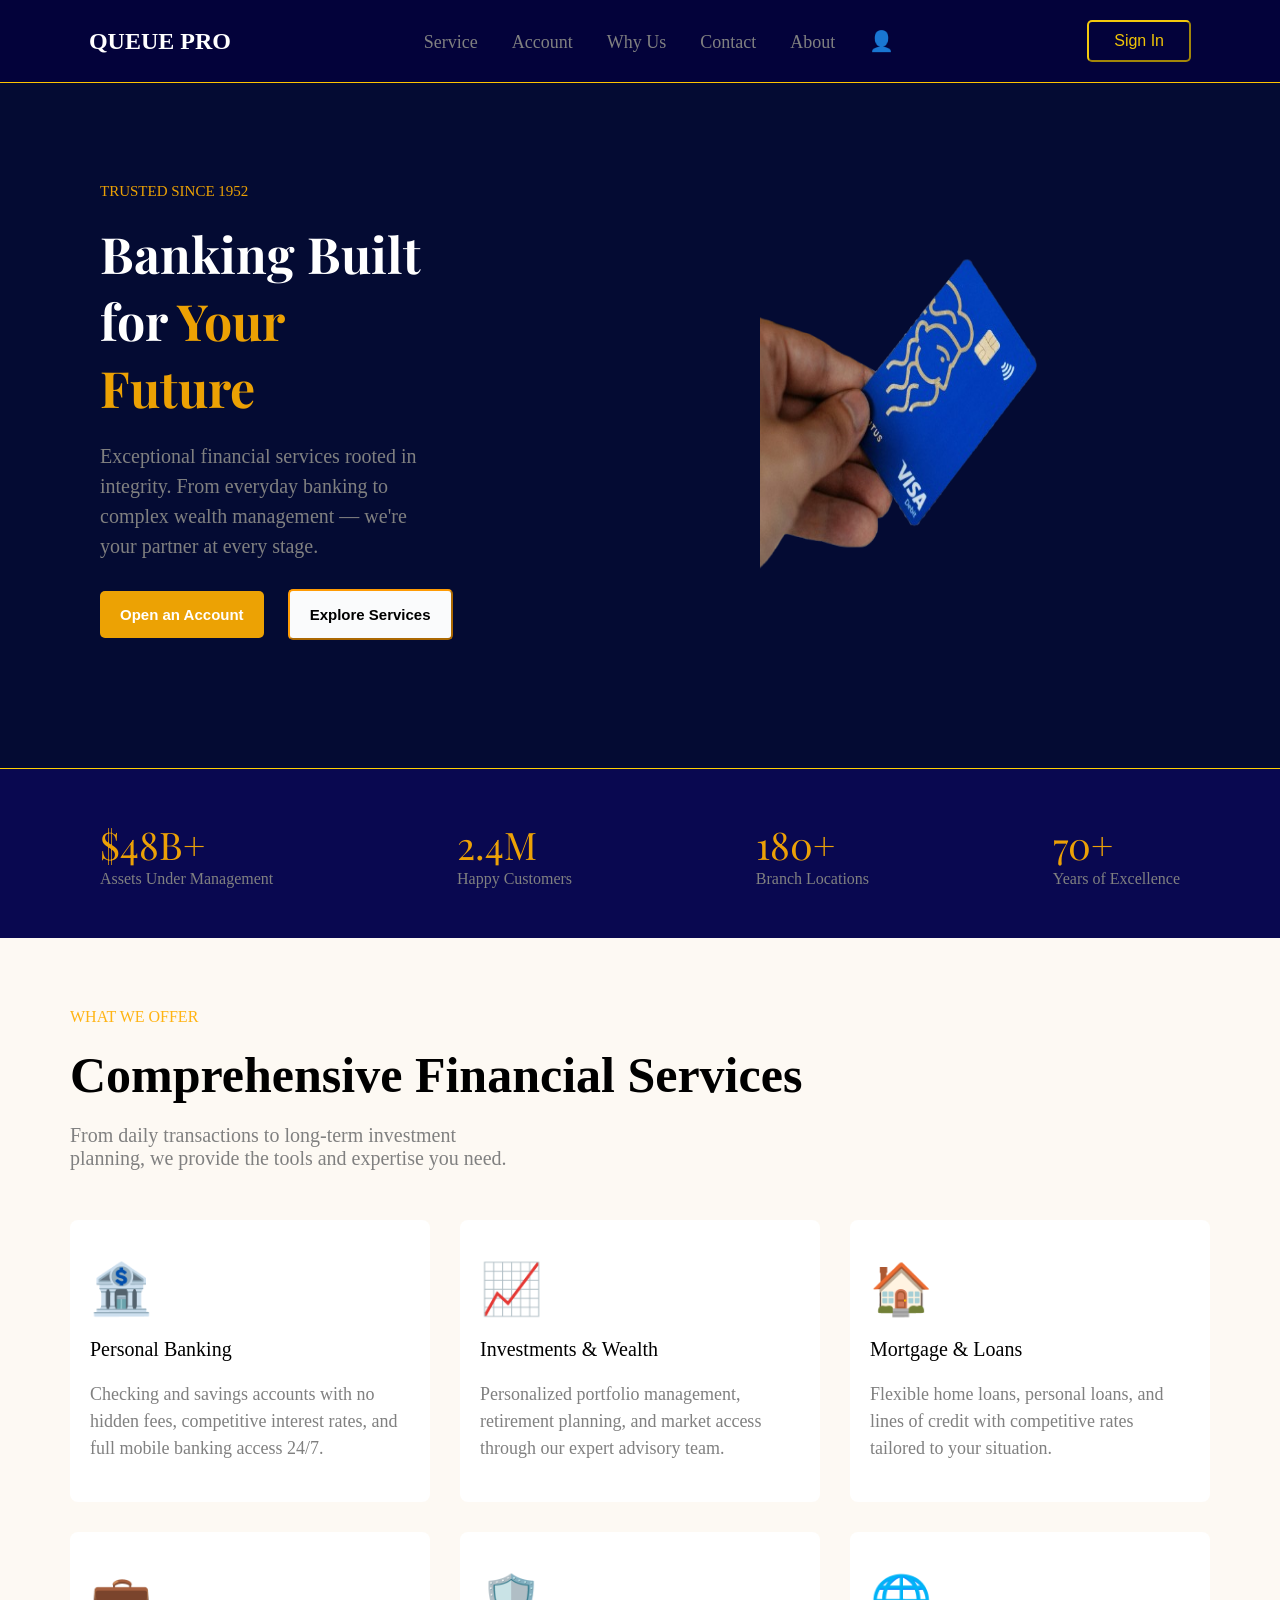
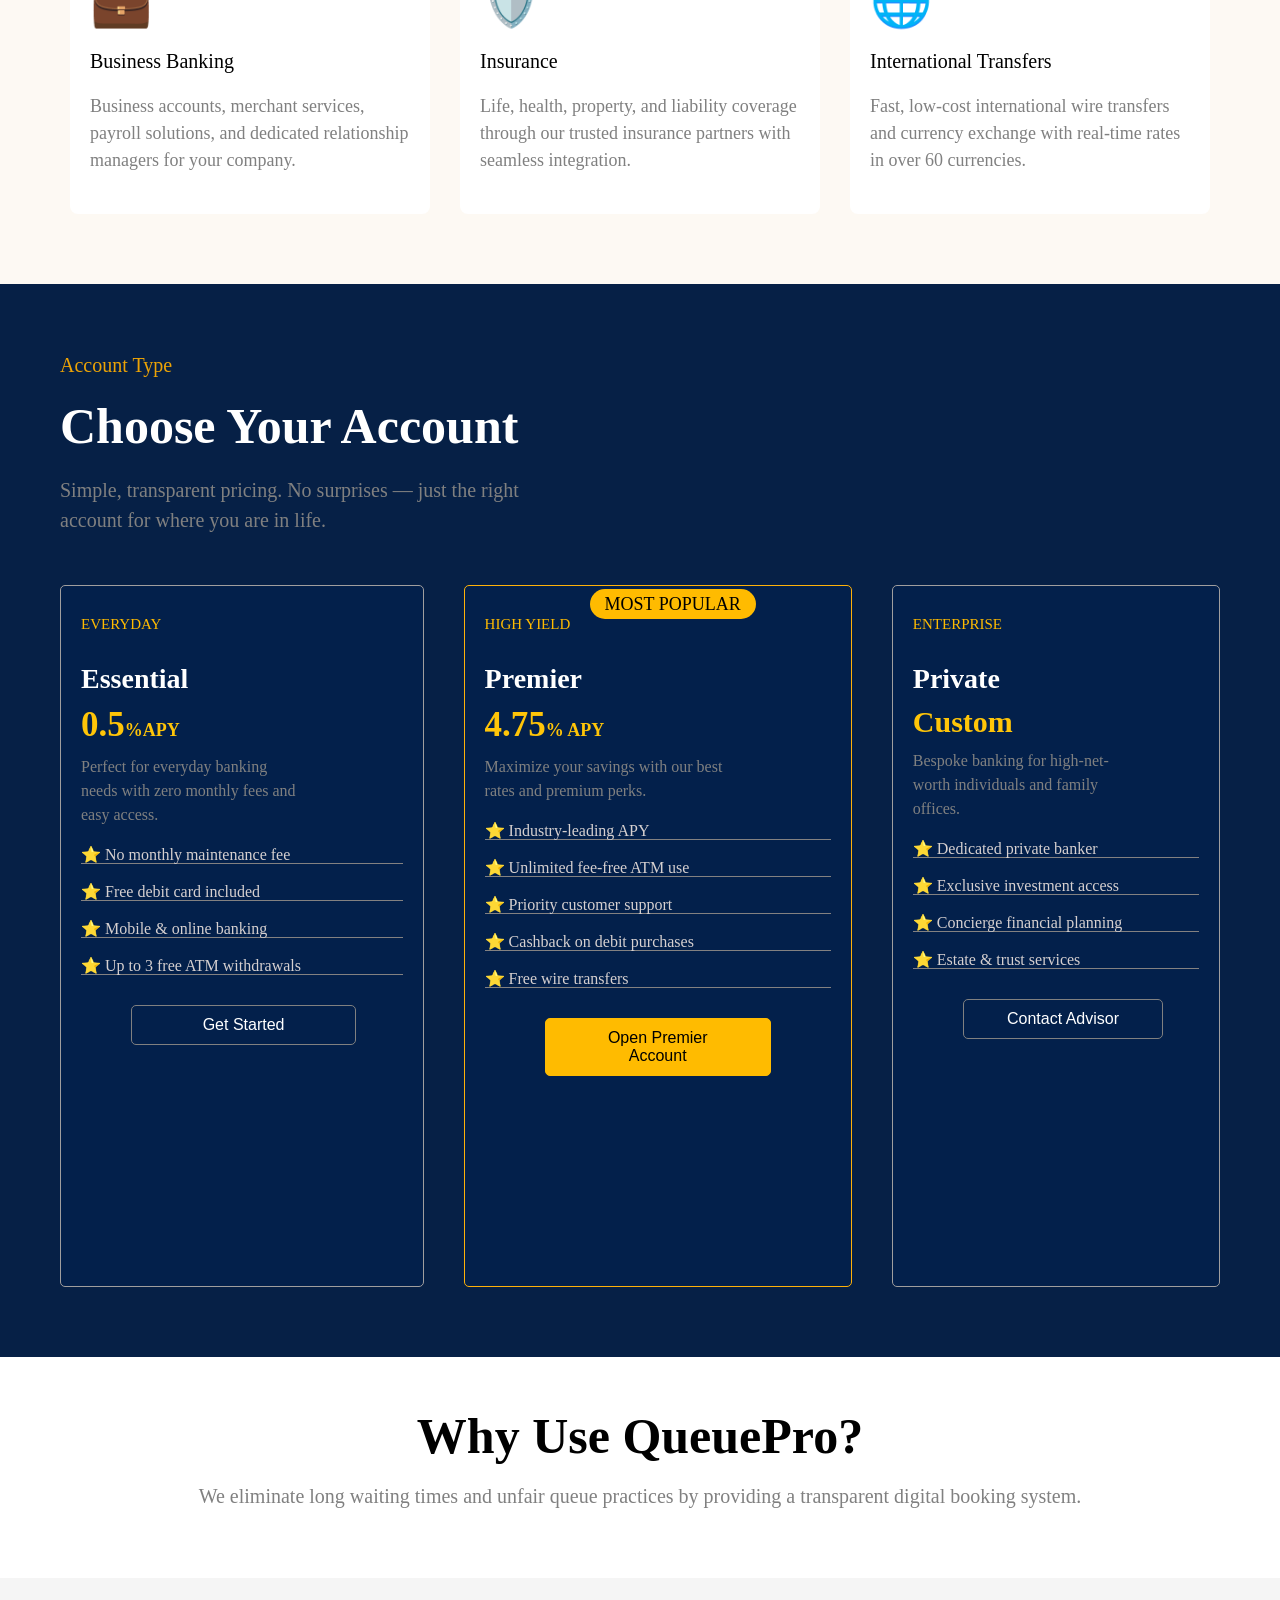
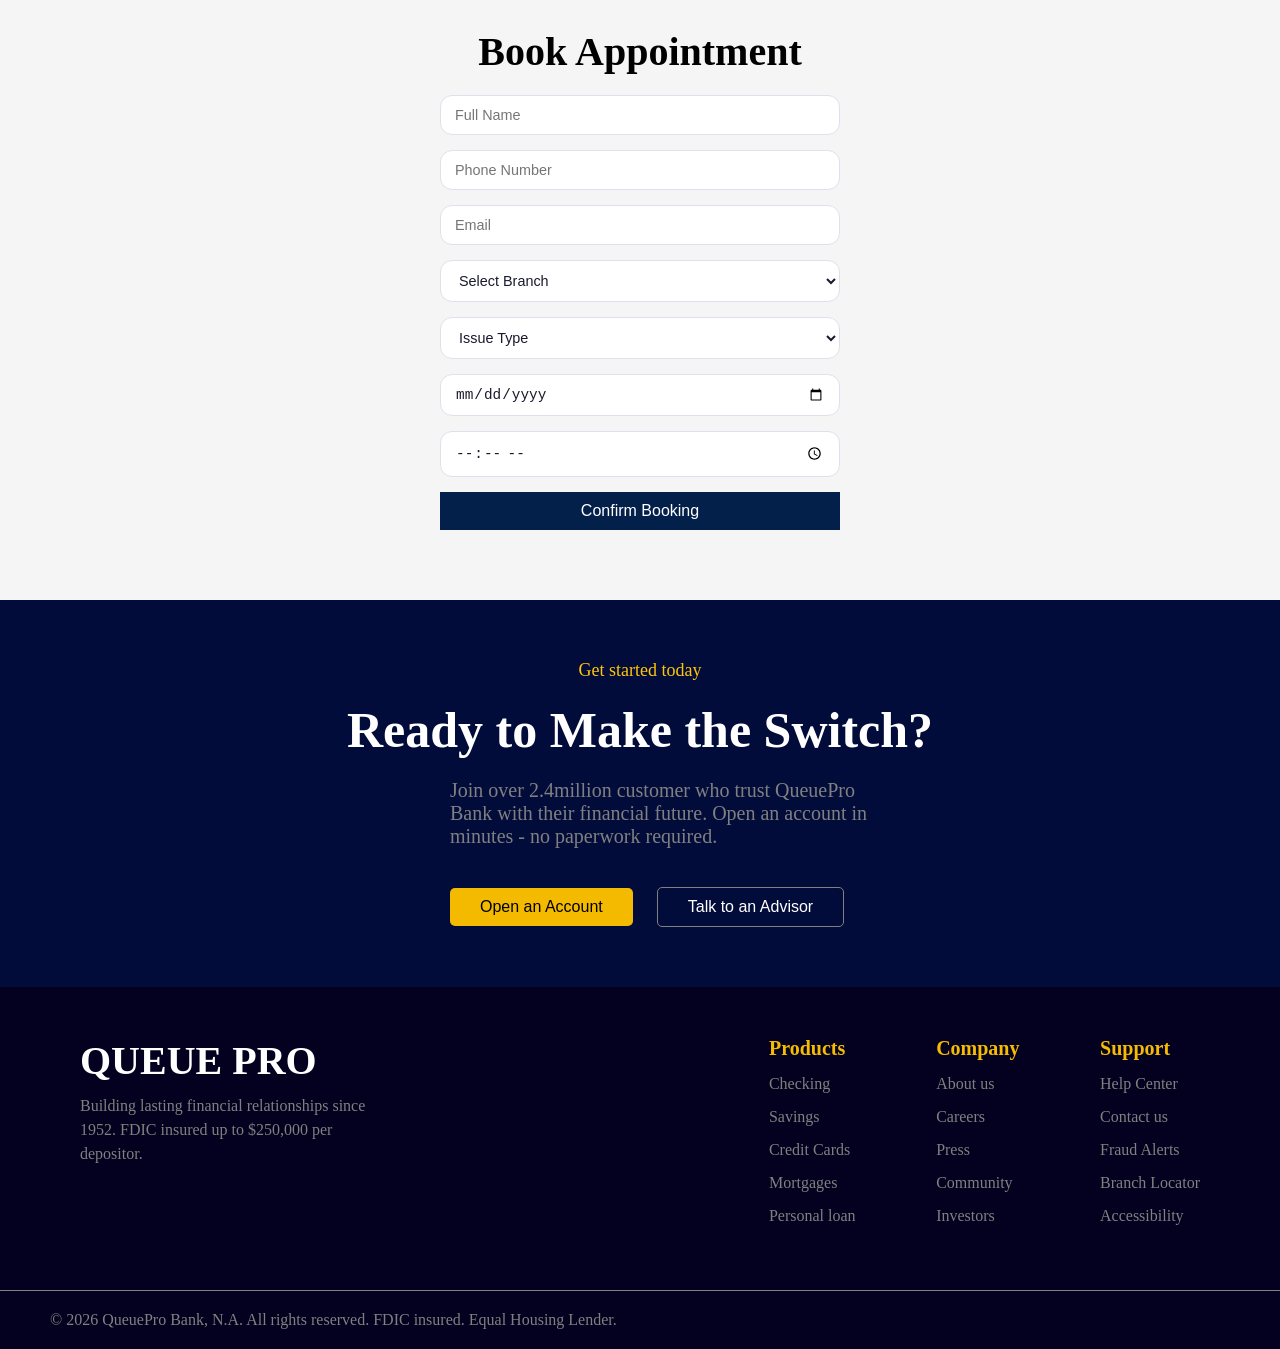
==== commit b4e32f0d: "sixth commit" ====
--- a/index.html
+++ b/index.html
@@ -121,6 +121,8 @@
 
        </figure>
        <!-- figure ends here -->
+
+       <button onclick="topFunction()" id="myBtn" title="Go to top">⬆</button>
 
 
        <!-- section starts here -->
@@ -220,11 +222,11 @@
  <figure class="classy" id="contact">
     <div class="divison">Get started today</div>
     <h1>Ready to Make the Switch?</h1>
-    <p>Join over 2.4million customer who trust QueuePro Bank with their financial future. Open an account in minutes - no paperwork required.</p>
+    <p class="advisor">Join over 2.4million customer who trust QueuePro Bank with their financial future. Open an account in minutes - no paperwork required.</p>
     
     <div>
         <button class="btn-open" onclick="openModal()">Open an Account</button>
-        <button class="slip">Talk to an Advisor</button>
+        <a href="advisor.html"><button class="slip">Talk to an Advisor</button></a>
     </div>
 
 <!-- Modal Overlay -->
@@ -235,7 +237,7 @@
     <div class="modal-header">
       <span class="tag">New Application</span>
       <h2>Open Your Account</h2>
-      <p>Fill in your details below to get started in minutes.</p>
+      <p class="linear">Fill in your details below to get started in minutes.</p>
     </div>
 
     <div class="form-grid">
@@ -311,7 +313,7 @@
  <footer>
     <div class="footer-card">
         <div class="footer">
-            <h1>QueuePro</h1>
+            <h1>Queue Pro</h1>
             <p>Building lasting financial relationships since 1952. FDIC insured up to $250,000 per depositor.</p>
         </div>
 
@@ -350,9 +352,6 @@
  </footer>
     
 
-
-
-
     <script src="script.js"></script>
 </body>
 </html>
--- a/style.css
+++ b/style.css
@@ -74,7 +74,7 @@
 .hero-section{
     display: flex;
     justify-content: space-around;
-    padding: 70px;
+    padding: 100px;
     background-color: rgb(4, 11, 51);
 }
 
@@ -93,7 +93,7 @@
     color: white;
     font-size: 50px;
     padding: 20px 0;
-    width: 45%;
+    width: 50%;
     font-family: "Playfair Display", serif;
 
 }
@@ -151,7 +151,7 @@
     display: flex;
     justify-content: space-between;
     color: white;
-    padding: 50px 80px;
+    padding: 50px 100px;
     border-top: 1.5px solid rgb(255, 209, 3);
 }
 
@@ -223,6 +223,28 @@
     line-height: 1.5;
 }
 /* figure ends here */
+
+#myBtn {
+  display: none; /* Hidden by default */
+  position: fixed; /* Fixed/sticky position */
+  bottom: 20px; /* Place the button at the bottom of the page */
+  right: 30px; /* Place the button 30px from the right */
+  z-index: 99; /* Make sure it does not overlap */
+  border: none; /* Remove borders */
+  outline: none; /* Remove outline */
+  background-color: rgba(255, 174, 0, 0.925); /* Set a background color */
+  color: white; /* Text color */
+  cursor: pointer; /* Add a mouse pointer on hover */
+  padding: 10px; /* Some padding */
+  border-radius: 50px; /* Rounded corners */
+  font-size: 18px; /* Increase font size */
+}
+
+#myBtn:hover {
+  background-color: rgb(6, 6, 46); /* Add a blue background on hover */
+}
+/* Scroll button ends here */
+
 
 figcaption{
     background-color: rgb(6, 32, 70);
@@ -436,6 +458,7 @@
   margin-top: 20px;
   font-weight: bold;
 }
+
 /* main book ends here */
 
 
@@ -459,7 +482,7 @@
     text-align: center;
 }
 
-.classy p{
+.advisor{
     font-size: 20px;
     color: grey;
     padding-left: 450px;
@@ -566,7 +589,9 @@
 }
 
 /* ── Modal Header ── */
-.modal-header { margin-bottom: 28px; }
+.modal-header { 
+    margin-bottom: 28px; 
+}
 
 .modal-header .tag {
   display: inline-block;
@@ -580,14 +605,19 @@
   border-radius: 50px;
   /* margin-bottom: 10px; */
 }
-.modal-header h2 {
+.modal-header h2{
   font-size: 1.65rem;
   color: var(--navy);
-}
-.modal-header p {
-  color:black;
-  font-size: 20px;
+  margin-top: 10px;
+}
+
+.linear{
+  color: black;
+  font-size: 1.2rem;
   margin-top: 5px;
+  line-height: 1.5;
+  display: block;
+  width: 100%
 }
 
 /* ── Form Grid ── */
@@ -668,20 +698,21 @@
   bottom: 32px;
   left: 50%;
   transform: translateX(-50%);
-  background: var(--success);
-  color: var(--white);
+  background: #2b9e6b;
+  color: white;
   padding: 14px 28px;
   border-radius: 50px;
   font-weight: 600;
-  font-size: .95rem;
-  box-shadow: 0 8px 24px rgba(43, 158, 107, .35);
-  z-index: 200;
+  font-size: 1rem;
+  box-shadow: 0 8px 24px rgba(43,158,107,0.35);
+  z-index: 9999;
   white-space: nowrap;
-  animation: fadeIn .3s ease;
 }
 .toast.show {
   display: block;
 }
+
+
 @keyframes fadeIn {
   from { opacity: 0; bottom: 20px; }
   to   { opacity: 1; bottom: 32px; }
@@ -695,6 +726,13 @@
     color: white;
     border: 1px solid grey;
     border-radius: 5px;
+    cursor: pointer;
+}
+
+.slip:hover{
+    transform: translateY(-1px);
+    border: 1px solid  rgb(208, 208, 224);
+    box-shadow: 0 5px 15px rgb(131, 130, 129);
 }
 /* figure ends here */
 
@@ -758,7 +796,7 @@
 
 
 /* media query starts here */
-@media screen and (max-width:850px){
+@media screen and (max-width:768px) {
     body{
         overflow-x: hidden;
     }
@@ -804,7 +842,7 @@
 
     .container h2{
         width: 100%;
-        font-size: 50px;
+        font-size: 45px;
         padding: 10px 0;
         
     }
@@ -878,12 +916,12 @@
 
     .top-span{
         position: relative;
-        top: -38rem;
-        right: -70px;
+        top: -37rem;
+        right: -80px;
     }
 
     .btn1{
-        margin: 70px 50px;
+        margin: 70px 30px;
     }
 
     .admin{
